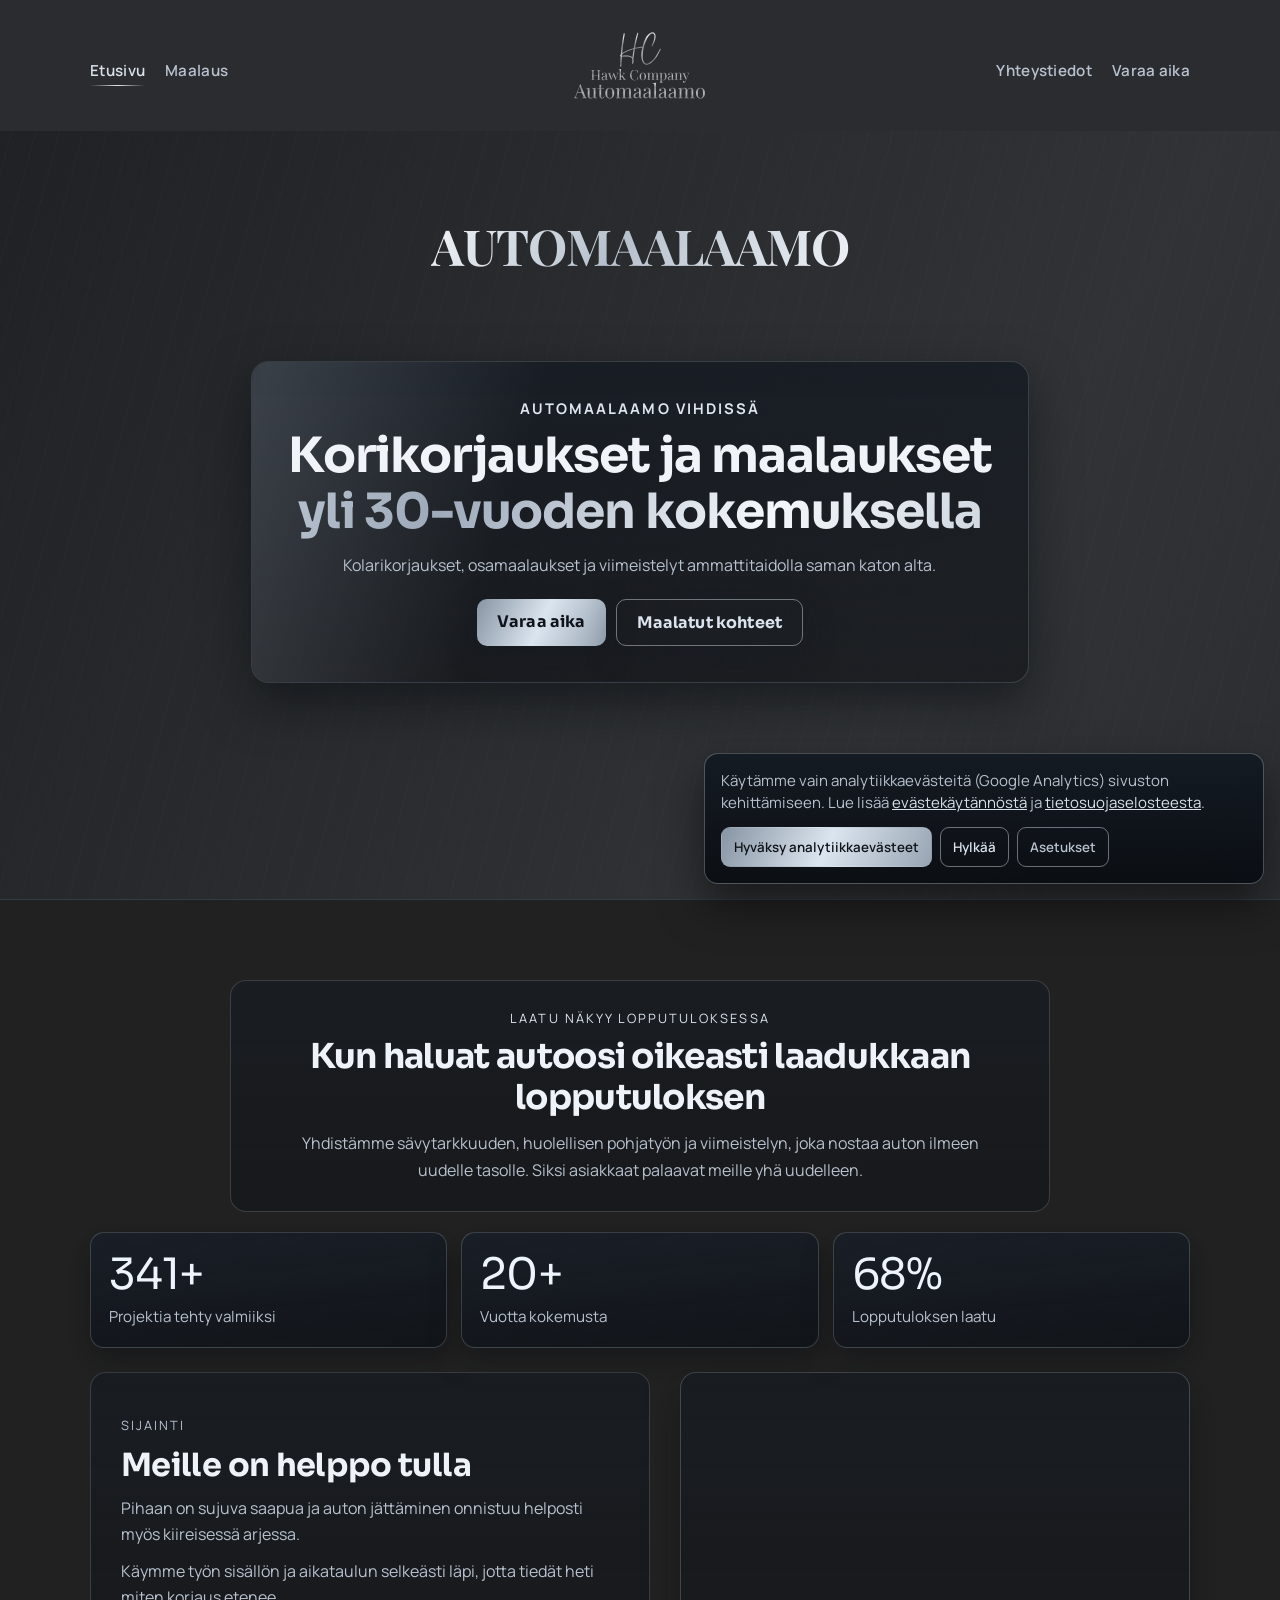
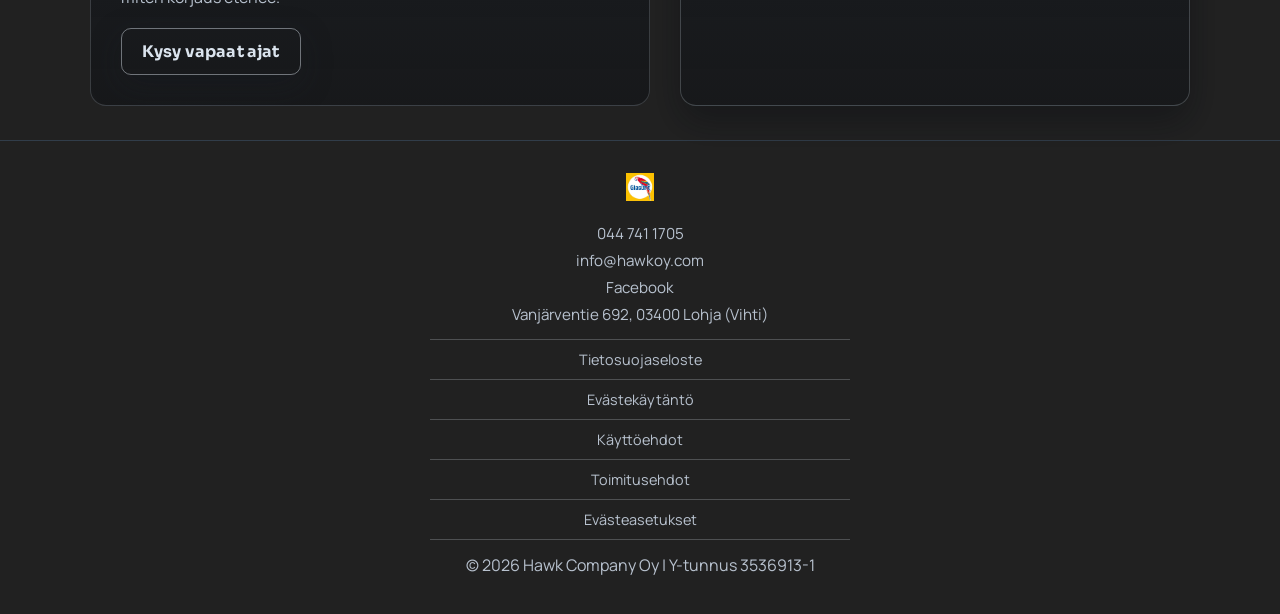
==== index.html @ b86563e8 "Add files via upload" ====
<!doctype html>
<html lang="fi">
<head>
  <meta charset="utf-8">
  <meta name="viewport" content="width=device-width, initial-scale=1">
  <title>Hawk Company Oy | Automaalaamo Vihti | Etusivu</title>
  <meta name="description" content="Automaalaamo Vihdissä. Korikorjaukset, automaalaukset ja viimeistely yli 30 vuoden kokemuksella.">
  <link rel="canonical" href="https://hawkoy.com/">
  <link rel="preconnect" href="https://fonts.googleapis.com">
  <link rel="preconnect" href="https://fonts.gstatic.com" crossorigin>
  <link href="https://fonts.googleapis.com/css2?family=Manrope:wght@400;500;600;700&family=Playfair+Display:wght@500;600;700&family=Sora:wght@500;600;700;800&display=swap" rel="stylesheet">
  <link rel="stylesheet" href="styles.css">
  <link rel="icon" href="favicon.ico" sizes="any">
  <link rel="icon" type="image/png" sizes="32x32" href="favicon-32x32.png">
  <link rel="icon" type="image/png" sizes="16x16" href="favicon-16x16.png">
  <link rel="apple-touch-icon" sizes="180x180" href="apple-touch-icon.png">
</head>
<body>
  <header class="masthead">
    <div class="container nav">
      <input class="nav-toggle-checkbox" type="checkbox" id="nav-toggle" aria-label="Avaa navigaatio">
      <label class="nav-toggle" for="nav-toggle" aria-hidden="true">
        <span></span>
      </label>

      <nav class="nav-side nav-left">
        <a class="active" href="index.html">Etusivu</a>
        <a href="maalaus.html">Maalaus</a>
      </nav>

      <a class="brand" href="index.html">
        <img src="assets/logo.svg" alt="Automaalaamo logo">
      </a>

      <nav class="nav-side nav-right">
        <a href="yhteys.html">Yhteystiedot</a>
        <a href="yhteys.html#yhteys">Varaa aika</a>
      </nav>

      <nav class="mobile-menu">
        <a class="active" href="index.html">Etusivu</a>
        <a href="maalaus.html">Maalaus</a>
        <a href="yhteys.html">Yhteystiedot</a>
        <a href="yhteys.html#yhteys">Varaa aika</a>
      </nav>
    </div>

    <div class="container hero-wordmark" aria-label="Automaalaamo">
      <p>AUTOMAALAAMO</p>
    </div>

    <div class="container hero">
      <div class="hero-content hero-panel">
        <p class="hero-location">Automaalaamo Vihdissä</p>
        <h1 class="hero-title">
          <span class="hero-line">Korikorjaukset ja maalaukset</span>
          <span class="hero-line hero-line-accent">yli 30-vuoden kokemuksella</span>
        </h1>
        <p class="hero-sub">Kolarikorjaukset, osamaalaukset ja viimeistelyt ammattitaidolla saman katon alta.</p>
        <div class="hero-actions">
          <a class="cta" href="yhteys.html#yhteys">Varaa aika</a>
          <a class="cta cta-secondary" href="maalaus.html">Maalatut kohteet</a>
        </div>
      </div>
    </div>
  </header>

  <main class="container">
    <section class="sales-intro" aria-label="Miksi valita meidät">
      <p class="sales-kicker">Laatu näkyy lopputuloksessa</p>
      <h2>Kun haluat autoosi oikeasti laadukkaan lopputuloksen</h2>
      <p class="sales-copy">Yhdistämme sävytarkkuuden, huolellisen pohjatyön ja viimeistelyn, joka nostaa auton ilmeen uudelle tasolle. Siksi asiakkaat palaavat meille yhä uudelleen.</p>
    </section>

    <section class="stats-band" aria-label="Tilastot">
      <article class="stat-card">
        <p class="stat-value"><span data-counter data-target="500" data-suffix="+">0</span></p>
        <p class="stat-label">Projektia tehty valmiiksi</p>
      </article>
      <article class="stat-card">
        <p class="stat-value"><span data-counter data-target="30" data-suffix="+">0</span></p>
        <p class="stat-label">Vuotta kokemusta</p>
      </article>
      <article class="stat-card">
        <p class="stat-value"><span data-counter data-target="100" data-suffix="%">0</span></p>
        <p class="stat-label">Lopputuloksen laatu</p>
      </article>
    </section>

    <section class="workshop-feature" aria-label="Ulkohallimme">
      <div class="workshop-content">
        <p class="workshop-kicker">Sijainti</p>
        <h2>Meille on helppo tulla</h2>
        <p>Pihaan on sujuva saapua ja auton jättäminen onnistuu helposti myös kiireisessä arjessa.</p>
        <p>Käymme työn sisällön ja aikataulun selkeästi läpi, jotta tiedät heti miten korjaus etenee.</p>
        <a class="cta cta-secondary" href="yhteys.html#yhteys">Kysy vapaat ajat</a>
      </div>

      <figure class="workshop-image-wrap workshop-map-wrap" aria-label="Sijainti kartalla">
        <iframe
          class="workshop-map"
          title="Automaalaamon sijainti kartalla"
          src="https://www.google.com/maps?q=Vanj%C3%A4rventie%20692%2C%2003400%20Lohja&output=embed"
          loading="lazy"
          referrerpolicy="no-referrer-when-downgrade"
          allowfullscreen>
        </iframe>
      </figure>
    </section>
  </main>

  <footer>
    <div class="container footer-content">
      <div class="partners">
        <div class="partner-logos">
          <img src="assets/stirwell.webp" alt="Stirwell logo" hidden>
          <img src="assets/glasurit.webp" alt="Glasurit logo">
        </div>
      </div>
      <div class="footer-contact" aria-label="Yhteystiedot">
        <a href="tel:+358401234567">044 741 1705</a>
        <a href="mailto:info@automaalaamo.fi">info@hawkoy.com</a>
        <a href="https://www.facebook.com/" target="_blank" rel="noopener noreferrer">Facebook</a>
        <p>Vanjärventie 692, 03400 Lohja (Vihti)</p>
      </div>
      <div class="footer-legal" aria-label="Lakisivut">
        <a href="tietosuoja.html">Tietosuojaseloste</a>
        <a href="evasteet.html">Evästekäytäntö</a>
        <a href="kayttoehdot.html">Käyttöehdot</a>
        <a href="toimitusehdot.html">Toimitusehdot</a>
        <button type="button" data-open-cookie-settings>Evästeasetukset</button>
      </div>
      <p class="footer-copy">© 2026 Hawk Company Oy | Y-tunnus 3536913-1</p>
    </div>
  </footer>

  <script src="script.js"></script>
</body>
</html>
---- styles.css ----
:root {
  --logo-bg: rgba(0, 0, 0, 0.87);
  --bg: #0a0c10;
  --surface: #131a22;
  --surface-2: #1b2430;
  --text: #edf2f8;
  --muted: #b8c2cf;
  --accent: #d9e1ea;
  --accent-2: #8e99a7;
  --line: #313d4a;
  --font-body: "Manrope", "Segoe UI", Tahoma, Geneva, Verdana, sans-serif;
  --font-display: "Sora", "Segoe UI", Tahoma, Geneva, Verdana, sans-serif;
}

* {
  box-sizing: border-box;
}

body {
  margin: 0;
  font-family: var(--font-body);
  color: var(--text);
  background: var(--logo-bg);
  min-height: 100vh;
  overflow-x: hidden;
  text-rendering: optimizeLegibility;
  -webkit-font-smoothing: antialiased;
  font-feature-settings: "kern", "liga", "ss01";
}

a {
  color: inherit;
  text-decoration: none;
}

.container {
  width: min(1100px, 92%);
  margin: 0 auto;
}

.masthead {
  position: relative;
  min-height: 100vh;
  display: flex;
  flex-direction: column;
  border-bottom: 1px solid var(--line);
  overflow: hidden;
  background: var(--logo-bg);
}

.masthead::before {
  content: "";
  position: absolute;
  inset: -20%;
  background: linear-gradient(120deg, #656f7c 0%, #cfd9e4 30%, #8f9caa 55%, #e6edf5 78%, #717c89 100%);
  background-size: 220% 220%;
  opacity: 0.22;
  animation: steelFlow 16s ease-in-out infinite alternate;
}

.masthead::after {
  content: "";
  position: absolute;
  inset: 0;
  background: repeating-linear-gradient(105deg, transparent 0 22px, rgba(235, 242, 250, 0.07) 22px 23px);
  opacity: 0.2;
  mix-blend-mode: screen;
  animation: scanMove 18s linear infinite;
}

.masthead > .container {
  position: relative;
  z-index: 1;
}

header + main.container {
  margin-top: 80px;
}

header:not(.masthead) {
  position: relative;
  border-bottom: 1px solid var(--line);
  background: var(--logo-bg);
  backdrop-filter: blur(8px);
}

.nav {
  position: relative;
  display: grid;
  grid-template-columns: 1fr auto 1fr;
  align-items: center;
  padding: 18px 0 8px;
  gap: 24px;
}

.nav::before {
  content: "";
  position: absolute;
  top: 0;
  bottom: 0;
  left: 50%;
  width: 100vw;
  transform: translateX(-50%);
  background: #2b2c2f;
  z-index: -1;
}

.nav-toggle-checkbox,
.nav-toggle,
.mobile-menu {
  display: none;
}

.nav-toggle-checkbox {
  position: absolute;
  opacity: 0;
  pointer-events: none;
}

.nav-toggle {
  width: 44px;
  height: 44px;
  align-items: center;
  justify-content: center;
  cursor: pointer;
}

.nav-toggle span,
.nav-toggle span::before,
.nav-toggle span::after {
  display: block;
  width: 22px;
  height: 2px;
  border-radius: 999px;
  background: var(--accent);
  transition: transform 220ms ease, opacity 220ms ease;
}

.nav-toggle span {
  position: relative;
}

.nav-toggle span::before,
.nav-toggle span::after {
  content: "";
  position: absolute;
  left: 0;
}

.nav-toggle span::before {
  top: -7px;
}

.nav-toggle span::after {
  top: 7px;
}

.nav-side {
  display: flex;
  align-items: center;
  gap: 20px;
  color: var(--muted);
}

.nav-left {
  justify-content: flex-start;
}

.nav-right {
  justify-content: flex-end;
}

.brand {
  display: flex;
  align-items: center;
  gap: 12px;
  font-weight: 700;
}

.brand img {
  height: 105px;
  width: auto;
  display: block;
}

.nav-links {
  display: flex;
  gap: 18px;
  color: var(--muted);
}

.nav-side a,
.nav-links a,
.mobile-menu a {
  position: relative;
  font-size: 0.95rem;
  letter-spacing: 0.02em;
  font-weight: 600;
}

.nav-side a::after,
.nav-links a::after,
.mobile-menu a::after {
  content: "";
  position: absolute;
  left: 0;
  bottom: -5px;
  width: 100%;
  height: 1px;
  background: linear-gradient(90deg, transparent, #dfe7f0, transparent);
  transform: scaleX(0);
  transition: transform 220ms ease;
}

.nav-side a:hover,
.nav-side a.active,
.nav-links a.active,
.nav-links a:hover,
.mobile-menu a:hover,
.mobile-menu a.active {
  color: var(--accent);
}

.nav-side a:hover::after,
.nav-side a.active::after,
.nav-links a:hover::after,
.nav-links a.active::after,
.mobile-menu a:hover::after,
.mobile-menu a.active::after {
  transform: scaleX(1);
}

.hero {
  flex: 0;
  display: grid;
  place-items: start center;
  padding: 0 0 64px;
}

.hero-wordmark {
  display: grid;
  place-items: center;
  margin: 90px auto;
  text-align: center;
}

.hero-wordmark p {
  margin: 0;
  font-family: "Playfair Display", var(--font-display);
  font-size: clamp(1.4rem, 4.8vw, 3.1rem);
  font-weight: 700;
  line-height: 1;
  letter-spacing: -0.02em;
  background: linear-gradient(120deg, #f1f4f8 0%, #b6c0cc 45%, #eef2f7 100%);
  -webkit-background-clip: text;
  background-clip: text;
  color: transparent;
}

.hero-content {
  text-align: center;
  max-width: 860px;
  animation: heroRise 850ms ease-out both;
}

.hero-panel {
  position: relative;
  overflow: hidden;
  background: linear-gradient(180deg, rgba(20, 26, 34, 0.78), rgba(10, 13, 18, 0.5));
  border: 1px solid rgba(206, 217, 230, 0.18);
  border-radius: 18px;
  padding: clamp(22px, 4vw, 36px);
  box-shadow: 0 20px 48px rgba(8, 12, 18, 0.55);
  animation: panelDrift 10s ease-in-out infinite;
}

.hero-panel::after {
  content: "";
  position: absolute;
  inset: -45% auto auto -40%;
  width: 70%;
  height: 210%;
  background: linear-gradient(90deg, transparent, rgba(214, 224, 236, 0.18), transparent);
  transform: rotate(16deg);
  animation: panelSheen 7.8s ease-in-out infinite;
  pointer-events: none;
}

.hero-location {
  margin: 0 0 10px;
  font-size: 0.92rem;
  letter-spacing: 0.14em;
  text-transform: uppercase;
  color: #dfe7f0;
  font-weight: 700;
  position: relative;
  z-index: 1;
  opacity: 0;
  transform: translateY(12px);
  animation: revealUp 650ms ease forwards;
  animation-delay: 140ms;
}

.hero-title {
  margin: 0;
  font-family: var(--font-display);
  font-size: clamp(1.8rem, 3.8vw, 3.05rem);
  font-weight: 700;
  letter-spacing: -0.02em;
  line-height: 1.15;
  position: relative;
  z-index: 1;
}

.hero-line {
  display: block;
  opacity: 0;
  transform: translateY(16px);
  animation: revealUp 750ms cubic-bezier(0.2, 0.65, 0.2, 1) forwards;
}

.hero-line:first-child {
  color: #f0f4f9;
  animation-delay: 260ms;
}

.hero-line-accent {
  background: linear-gradient(115deg, #f1f6fb 0%, #9eaaba 36%, #f4f8fc 58%, #8f9cab 100%);
  background-size: 210% 100%;
  -webkit-background-clip: text;
  background-clip: text;
  color: transparent;
  animation-name: revealUp, shimmerText;
  animation-duration: 820ms, 7s;
  animation-delay: 360ms, 1.2s;
  animation-timing-function: cubic-bezier(0.2, 0.65, 0.2, 1), linear;
  animation-fill-mode: forwards, both;
  animation-iteration-count: 1, infinite;
}

.hero-sub {
  color: var(--muted);
  max-width: 700px;
  line-height: 1.6;
  margin: 14px auto 0;
  position: relative;
  z-index: 1;
  opacity: 0;
  transform: translateY(16px);
  animation: revealUp 700ms ease forwards;
  animation-delay: 520ms;
}

.hero-kicker {
  margin: 0 0 10px;
  color: #dce5ee;
  font-size: 0.9rem;
  letter-spacing: 0.16em;
  text-transform: uppercase;
}

.pill {
  display: inline-block;
  border: 1px solid rgba(229, 237, 246, 0.5);
  color: #eaf0f7;
  background: rgba(77, 88, 101, 0.35);
  padding: 6px 12px;
  border-radius: 999px;
  font-size: 0.85rem;
  margin-bottom: 14px;
}

.masthead .pill {
  animation: pulsePill 2.6s ease-in-out infinite;
}

h1 {
  margin: 0;
  font-size: clamp(2rem, 4vw, 3.3rem);
  line-height: 1.15;
}

.headline-line {
  display: block;
}

.headline-line.accent {
  background: linear-gradient(120deg, #f2f7fb 0%, #9da8b6 28%, #f4f8fb 50%, #8e99a7 75%, #f2f7fb 100%);
  background-size: 240% 100%;
  -webkit-background-clip: text;
  background-clip: text;
  color: transparent;
  animation: shimmerText 6s linear infinite;
}

.lead {
  color: var(--muted);
  max-width: 760px;
  line-height: 1.6;
  margin: 16px auto 0;
}

.hero-metrics {
  margin-top: 18px;
  display: flex;
  flex-wrap: wrap;
  justify-content: center;
  gap: 10px;
}

.metric {
  border: 1px solid rgba(218, 227, 237, 0.22);
  background: rgba(34, 42, 52, 0.65);
  color: #d7e0ea;
  border-radius: 999px;
  padding: 8px 14px;
  font-size: 0.84rem;
  transform: translateY(10px);
  opacity: 0;
  animation: metricRise 650ms ease-out forwards;
}

.metric:nth-child(2) {
  animation-delay: 120ms;
}

.metric:nth-child(3) {
  animation-delay: 240ms;
}

.hero-actions {
  margin-top: 20px;
  display: flex;
  justify-content: center;
  gap: 10px;
  flex-wrap: wrap;
  position: relative;
  z-index: 1;
}

.cta {
  display: inline-block;
  padding: 12px 20px;
  border-radius: 10px;
  background: linear-gradient(115deg, #8794a3, #dbe5ef, #98a4b3);
  color: #0f1319;
  font-family: var(--font-display);
  letter-spacing: 0.01em;
  font-weight: 700;
  box-shadow: 0 10px 30px rgba(20, 27, 35, 0.38);
  opacity: 0;
  transform: translateY(12px);
  animation: revealUp 620ms ease forwards;
  animation-delay: 690ms;
}

.cta-secondary {
  background: transparent;
  color: #dbe4ee;
  border: 1px solid rgba(219, 228, 238, 0.45);
  animation-delay: 790ms;
}

.cta:hover {
  filter: brightness(1.05);
  transform: translateY(-2px);
}

.section {
  padding: 20px 0 56px;
}

.sales-intro {
  margin: 8px auto 20px;
  max-width: 820px;
  text-align: center;
  padding: clamp(18px, 3vw, 28px);
  border-radius: 16px;
  border: 1px solid rgba(214, 224, 235, 0.18);
  background: linear-gradient(180deg, rgba(20, 26, 34, 0.62), rgba(10, 13, 18, 0.42));
}

.sales-kicker {
  margin: 0;
  font-size: 0.8rem;
  letter-spacing: 0.16em;
  text-transform: uppercase;
  color: #dbe4ee;
}

.sales-intro h2 {
  margin: 10px 0 0;
  font-family: var(--font-display);
  font-size: clamp(1.45rem, 3.2vw, 2.15rem);
  line-height: 1.18;
  letter-spacing: -0.02em;
  color: #eef3f9;
}

.sales-copy {
  margin: 12px auto 0;
  max-width: 700px;
  color: var(--muted);
  line-height: 1.65;
}

.stats-band {
  margin-top: 8px;
  margin-bottom: 24px;
  display: grid;
  grid-template-columns: repeat(3, minmax(0, 1fr));
  gap: 14px;
}

.workshop-feature {
  margin: 4px 0 34px;
  display: grid;
  grid-template-columns: minmax(0, 1.1fr) minmax(0, 1fr);
  gap: clamp(16px, 2.8vw, 30px);
  align-items: stretch;
}

.workshop-image-wrap {
  order: 2;
  margin: 0;
  border-radius: 16px;
  overflow: hidden;
  border: 1px solid rgba(214, 225, 236, 0.22);
  box-shadow: 0 16px 36px rgba(7, 10, 14, 0.4);
  min-height: 100%;
}

.workshop-image {
  display: block;
  width: 100%;
  height: 100%;
  object-fit: cover;
}

.workshop-map-wrap {
  display: grid;
  grid-template-rows: 1fr auto;
  background: linear-gradient(180deg, rgba(20, 26, 34, 0.62), rgba(10, 13, 18, 0.42));
}

.workshop-map {
  width: 100%;
  height: 100%;
  min-height: 320px;
  border: 0;
}

.workshop-map-caption {
  margin: 0;
  padding: 12px 14px;
  border-top: 1px solid rgba(214, 224, 235, 0.2);
  color: var(--muted);
  font-size: 0.92rem;
}

.workshop-content {
  order: 1;
  border-radius: 16px;
  border: 1px solid rgba(214, 224, 235, 0.18);
  background: linear-gradient(180deg, rgba(20, 26, 34, 0.62), rgba(10, 13, 18, 0.42));
  padding: clamp(20px, 3vw, 30px);
}

.workshop-kicker {
  margin: 0;
  font-size: 0.8rem;
  letter-spacing: 0.16em;
  text-transform: uppercase;
  color: #dbe4ee;
}

.workshop-content h2 {
  margin: 10px 0 0;
  font-family: var(--font-display);
  font-size: clamp(1.45rem, 3vw, 2rem);
  line-height: 1.2;
  letter-spacing: -0.02em;
  color: #eef3f9;
}

.workshop-content p {
  margin: 12px 0 0;
  color: var(--muted);
  line-height: 1.6;
}

.workshop-content .cta {
  margin-top: 18px;
  opacity: 1;
  transform: none;
  animation: none;
}

.booking-layout {
  display: grid;
  grid-template-columns: minmax(0, 0.9fr) minmax(0, 1.1fr);
  gap: 16px;
  align-items: stretch;
}

.booking-card {
  border-radius: 16px;
  border: 1px solid rgba(214, 224, 235, 0.18);
  background: linear-gradient(180deg, rgba(20, 26, 34, 0.62), rgba(10, 13, 18, 0.42));
  padding: clamp(20px, 3vw, 30px);
}

.booking-contact-card {
  display: flex;
  flex-direction: column;
}

.booking-card h2 {
  margin: 10px 0 0;
  font-family: var(--font-display);
  font-size: clamp(1.35rem, 3vw, 2rem);
  line-height: 1.2;
  letter-spacing: -0.02em;
  color: #eef3f9;
}

.booking-card p {
  margin: 12px 0 0;
  color: var(--muted);
  line-height: 1.6;
}

.booking-contact-list {
  margin-top: 14px;
  display: grid;
  gap: 8px;
}

.booking-contact-list a,
.booking-contact-list p {
  margin: 0;
  color: var(--muted);
}

.booking-contact-list a:hover {
  color: var(--accent);
}

.booking-map-wrap {
  margin-top: 16px;
  width: 100%;
  border-radius: 12px;
  overflow: hidden;
  border: 1px solid rgba(214, 224, 235, 0.18);
  background: rgba(12, 16, 22, 0.72);
  aspect-ratio: 4 / 3;
  max-height: 320px;
}

.booking-map {
  display: block;
  width: 100%;
  height: 100%;
  border: 0;
}

.booking-form {
  display: grid;
  gap: 10px;
}

.booking-form label {
  color: #dfe7f0;
  font-weight: 600;
  font-size: 0.92rem;
}

.booking-form input,
.booking-form select,
.booking-form textarea {
  width: 100%;
  border: 1px solid rgba(214, 224, 235, 0.3);
  border-radius: 10px;
  background: rgba(12, 16, 22, 0.72);
  color: var(--text);
  padding: 11px 12px;
  font-family: var(--font-body);
}

.booking-form input:focus,
.booking-form select:focus,
.booking-form textarea:focus {
  outline: none;
  border-color: rgba(228, 237, 247, 0.56);
  box-shadow: 0 0 0 3px rgba(185, 198, 212, 0.18);
}

.booking-form textarea {
  resize: vertical;
  min-height: 120px;
}

.booking-submit {
  margin-top: 6px;
  border: 1px solid rgba(219, 228, 238, 0.45);
  border-radius: 10px;
  padding: 12px 16px;
  background: linear-gradient(115deg, #8794a3, #dbe5ef, #98a4b3);
  color: #0f1319;
  font-family: var(--font-display);
  font-weight: 700;
  cursor: pointer;
}

.booking-submit:hover {
  filter: brightness(1.05);
}

.stat-card {
  position: relative;
  overflow: hidden;
  padding: 20px 18px;
  border-radius: 14px;
  border: 1px solid rgba(214, 225, 236, 0.2);
  background: linear-gradient(175deg, rgba(25, 31, 40, 0.9), rgba(13, 17, 23, 0.78));
  box-shadow: 0 12px 30px rgba(7, 10, 14, 0.4);
}

.stat-card::after {
  content: "";
  position: absolute;
  inset: 0;
  background: linear-gradient(120deg, transparent 0%, rgba(226, 236, 246, 0.15) 40%, transparent 80%);
  transform: translateX(-120%);
  animation: statShine 7s ease-in-out infinite;
  pointer-events: none;
}

.stat-value {
  margin: 0;
  font-family: var(--font-display);
  font-size: clamp(1.9rem, 4vw, 2.7rem);
  line-height: 1;
  letter-spacing: -0.02em;
  color: #eef4fb;
}

.stat-label {
  margin: 10px 0 0;
  color: var(--muted);
  font-size: 0.95rem;
}

.testimonial {
  margin: 0 auto 26px;
  max-width: 860px;
  text-align: center;
  padding: clamp(18px, 3vw, 28px);
  border-radius: 16px;
  border: 1px solid rgba(214, 224, 235, 0.18);
  background: linear-gradient(180deg, rgba(20, 26, 34, 0.62), rgba(10, 13, 18, 0.42));
}

.testimonial-kicker {
  margin: 0;
  font-size: 0.8rem;
  letter-spacing: 0.16em;
  text-transform: uppercase;
  color: #dbe4ee;
}

.testimonial blockquote {
  margin: 12px 0 0;
  font-family: var(--font-display);
  font-size: clamp(1.05rem, 2.3vw, 1.35rem);
  line-height: 1.45;
  color: #eef3f9;
}

.testimonial-author {
  margin: 12px 0 0;
  color: var(--muted);
  font-weight: 600;
}

.grid {
  display: grid;
  grid-template-columns: repeat(3, minmax(0, 1fr));
  gap: 16px;
}

.card {
  background: linear-gradient(180deg, rgba(222, 233, 244, 0.07), rgba(255, 255, 255, 0.01));
  border: 1px solid var(--line);
  border-radius: 14px;
  padding: 18px;
}

.card h3 {
  margin: 0 0 8px;
  color: #f2f5f9;
  font-family: var(--font-display);
  letter-spacing: -0.01em;
}

.card p {
  margin: 0;
  color: var(--muted);
  line-height: 1.55;
}

.services-intro {
  margin-top: 0;
  margin-bottom: 14px;
}

.process-grid {
  margin: 0 0 24px;
  display: grid;
  grid-template-columns: repeat(3, minmax(0, 1fr));
  gap: 16px;
}

.portfolio {
  padding-top: 0;
}

.portfolio-intro {
  margin-bottom: 16px;
}

.portfolio-grid {
  display: grid;
  grid-template-columns: repeat(3, minmax(0, 1fr));
  gap: 14px;
}

.portfolio-item {
  margin: 0;
  padding: 0;
  border: 1px solid rgba(214, 225, 236, 0.22);
  border-radius: 14px;
  overflow: hidden;
  cursor: pointer;
  background: linear-gradient(175deg, rgba(25, 31, 40, 0.9), rgba(13, 17, 23, 0.78));
  box-shadow: 0 12px 30px rgba(7, 10, 14, 0.38);
}

.portfolio-item img {
  display: block;
  width: 100%;
  height: clamp(190px, 22vw, 260px);
  object-fit: cover;
  transition: transform 260ms ease, filter 260ms ease;
}

.portfolio-item:hover img {
  transform: scale(1.03);
  filter: brightness(1.05);
}

.portfolio-modal {
  border: 1px solid rgba(216, 226, 237, 0.24);
  border-radius: 14px;
  background: linear-gradient(180deg, rgba(22, 29, 38, 0.96), rgba(12, 16, 22, 0.96));
  color: var(--text);
  width: min(900px, 92vw);
  padding: 14px;
  box-shadow: 0 28px 60px rgba(0, 0, 0, 0.6);
}

.portfolio-modal::backdrop {
  background: rgba(4, 6, 9, 0.72);
  backdrop-filter: blur(4px);
}

.portfolio-modal-close-wrap {
  margin: 0 0 10px;
  display: flex;
  justify-content: flex-end;
}

.portfolio-modal-close {
  border: 1px solid rgba(219, 228, 238, 0.45);
  background: transparent;
  color: #dbe4ee;
  border-radius: 8px;
  padding: 7px 12px;
  font-family: var(--font-body);
  font-weight: 600;
  cursor: pointer;
}

.portfolio-modal-image {
  display: block;
  width: 100%;
  max-height: 72vh;
  object-fit: contain;
  border-radius: 10px;
}

.portfolio-modal-media {
  position: relative;
}

.portfolio-modal-title {
  position: static;
  margin: 10px auto 0;
  width: min(92%, 740px);
  padding: 0;
  border-radius: 0;
  background: transparent;
  color: var(--muted);
  text-align: center;
  line-height: 1.45;
  font-size: 0.95rem;
  text-shadow: none;
}

footer {
  border-top: 1px solid var(--line);
  color: var(--muted);
  padding: 24px 0 38px;
  margin-top: 24px;
}

.footer-content {
  display: grid;
  justify-items: center;
  gap: 14px;
}

.partners {
  display: grid;
  justify-items: center;
  gap: 10px;
}

.partners-title {
  margin: 0;
  font-size: 0.78rem;
  letter-spacing: 0.16em;
  text-transform: uppercase;
  color: #dbe4ee;
}

.partner-logos {
  display: flex;
  align-items: center;
  justify-content: center;
  gap: 14px;
}

.partner-logos img {
  height: 44px;
  width: auto;
  object-fit: contain;
  border-radius: 10px;
  padding: 8px 12px;
}

.footer-contact {
  display: grid;
  justify-items: center;
  gap: 6px;
}

.footer-contact a,
.footer-contact p {
  margin: 0;
  color: var(--muted);
  font-size: 0.95rem;
}

.footer-contact a:hover {
  color: var(--accent);
}

.footer-copy {
  margin: 0;
}

.footer-legal {
  display: grid;
  width: min(420px, 100%);
  font-size: 0.9rem;
  border-top: 1px solid rgba(219, 228, 238, 0.24);
}

.footer-legal a,
.footer-legal button {
  display: block;
  width: 100%;
  text-align: center;
  color: var(--muted);
  background: transparent;
  border: 0;
  border-bottom: 1px solid rgba(219, 228, 238, 0.24);
  padding: 10px 8px;
  margin: 0;
  font: inherit;
  cursor: pointer;
}

.footer-legal a:hover,
.footer-legal button:hover {
  color: var(--accent);
}

.legal-page main.container {
  margin-top: 34px;
}

.legal-layout {
  margin: 0 auto 20px;
  max-width: 980px;
  border-radius: 16px;
  border: 1px solid rgba(214, 224, 235, 0.18);
  background: linear-gradient(180deg, rgba(20, 26, 34, 0.62), rgba(10, 13, 18, 0.42));
  padding: clamp(22px, 3vw, 34px);
}

.legal-layout h1,
.legal-layout h2 {
  font-family: var(--font-display);
  letter-spacing: -0.02em;
  color: #eef3f9;
}

.legal-layout h1 {
  font-size: clamp(1.6rem, 3.3vw, 2.4rem);
}

.legal-layout h2 {
  margin-top: 26px;
  font-size: clamp(1.2rem, 2.4vw, 1.7rem);
}

.legal-layout p,
.legal-layout li {
  color: var(--muted);
  line-height: 1.65;
}

.legal-layout ul {
  padding-left: 20px;
}

.legal-layout strong {
  color: #edf2f8;
}

.cookie-consent {
  position: fixed;
  right: 16px;
  bottom: 16px;
  z-index: 50;
  width: min(560px, calc(100% - 32px));
  border: 1px solid rgba(214, 224, 235, 0.3);
  border-radius: 14px;
  background: linear-gradient(180deg, rgba(20, 26, 34, 0.96), rgba(10, 13, 18, 0.96));
  box-shadow: 0 20px 44px rgba(0, 0, 0, 0.5);
  padding: 16px;
}

.cookie-consent p {
  margin: 0;
  color: var(--muted);
  line-height: 1.5;
  font-size: 0.94rem;
}

.cookie-consent p a {
  color: var(--accent);
  text-decoration: underline;
}

.cookie-consent-actions {
  margin-top: 12px;
  display: flex;
  flex-wrap: wrap;
  gap: 8px;
}

.cookie-btn {
  border: 1px solid rgba(219, 228, 238, 0.45);
  border-radius: 9px;
  padding: 10px 12px;
  background: transparent;
  color: #dbe4ee;
  font-family: var(--font-body);
  font-weight: 600;
  cursor: pointer;
}

.cookie-btn-accept {
  background: linear-gradient(115deg, #8794a3, #dbe5ef, #98a4b3);
  color: #0f1319;
  border-color: transparent;
}

.cookie-btn-ghost {
  color: var(--muted);
}

.cookie-settings {
  border: 1px solid rgba(216, 226, 237, 0.24);
  border-radius: 14px;
  background: linear-gradient(180deg, rgba(22, 29, 38, 0.96), rgba(12, 16, 22, 0.96));
  color: var(--text);
  width: min(560px, 92vw);
  padding: 14px;
  box-shadow: 0 28px 60px rgba(0, 0, 0, 0.6);
}

.cookie-settings::backdrop {
  background: rgba(4, 6, 9, 0.72);
  backdrop-filter: blur(4px);
}

.cookie-settings h2 {
  margin: 0;
  font-family: var(--font-display);
  font-size: clamp(1.25rem, 2.5vw, 1.55rem);
}

.cookie-settings p {
  margin: 10px 0 0;
  color: var(--muted);
  line-height: 1.6;
}

.cookie-settings-close-wrap {
  margin: 0 0 8px;
  display: flex;
  justify-content: flex-end;
}

.cookie-settings-close {
  border: 1px solid rgba(219, 228, 238, 0.45);
  background: transparent;
  color: #dbe4ee;
  border-radius: 8px;
  padding: 7px 12px;
  font-family: var(--font-body);
  font-weight: 600;
  cursor: pointer;
}

@media (max-width: 860px) {
  .grid {
    grid-template-columns: 1fr;
  }

  .process-grid {
    grid-template-columns: 1fr;
    gap: 12px;
  }

  .stats-band {
    grid-template-columns: 1fr;
    gap: 10px;
  }

  .portfolio-grid {
    grid-template-columns: 1fr;
    gap: 12px;
  }

  .portfolio-item img {
    height: auto;
    aspect-ratio: 4 / 3;
  }

  .partner-logos {
    flex-wrap: wrap;
    gap: 10px;
  }

  .partner-logos img {
    height: 40px;
  }

  .workshop-feature {
    grid-template-columns: 1fr;
    margin-bottom: 24px;
  }

  .booking-layout {
    grid-template-columns: 1fr;
  }

  .booking-map-wrap {
    max-height: none;
    aspect-ratio: 4 / 3;
  }

  .workshop-image-wrap {
    min-height: auto;
  }

  .workshop-image {
    aspect-ratio: 4 / 3;
  }

  .workshop-map {
    min-height: 260px;
  }

  .nav {
    grid-template-columns: 1fr auto 1fr;
    grid-template-rows: auto auto;
    gap: 10px 12px;
    padding: 14px 0 8px;
  }

  .brand {
    grid-column: 2;
    grid-row: 1;
    justify-content: center;
  }

  .nav-side {
    display: none;
  }

  .nav-toggle {
    display: flex;
    grid-column: 3;
    grid-row: 1;
    justify-self: end;
  }

  .mobile-menu {
    display: grid;
    grid-column: 1 / -1;
    grid-row: 2;
    justify-items: center;
    gap: 10px;
    max-height: 0;
    opacity: 0;
    overflow: hidden;
    padding-top: 0;
    padding-bottom: 0;
    transition: max-height 260ms ease, opacity 220ms ease, padding-top 220ms ease, padding-bottom 220ms ease;
    border-top: 1px solid rgba(223, 231, 240, 0.2);
  }

  .mobile-menu a {
    color: var(--muted);
  }

  .nav-toggle-checkbox:checked + .nav-toggle span {
    background: transparent;
  }

  .nav-toggle-checkbox:checked + .nav-toggle span::before {
    transform: translateY(7px) rotate(45deg);
  }

  .nav-toggle-checkbox:checked + .nav-toggle span::after {
    transform: translateY(-7px) rotate(-45deg);
  }

  .nav-toggle-checkbox:checked ~ .mobile-menu {
    max-height: 240px;
    opacity: 1;
    padding-top: 12px;
    padding-bottom: 12px;
  }

  .hero {
    padding-top: 0;
  }

  .hero-wordmark {
    margin: 64px auto;
  }

  .hero-wordmark p {
    font-size: clamp(1.1rem, 7vw, 2rem);
    letter-spacing: -0.02em;
  }

  header + main.container {
    margin-top: 58px;
  }

  .hero-kicker {
    letter-spacing: 0.1em;
    font-size: 0.82rem;
  }

  .hero-actions {
    gap: 8px;
  }

  .hero-panel {
    padding: 20px 16px 24px;
  }

  .hero-location {
    font-size: 0.8rem;
    letter-spacing: 0.1em;
  }

  .cookie-consent {
    right: 10px;
    bottom: 10px;
    width: calc(100% - 20px);
    padding: 14px;
  }

  .footer-legal a,
  .footer-legal button {
    padding: 10px 8px;
  }
}

@media (min-width: 1400px) and (min-height: 1200px) {
  .masthead {
    min-height: 980px;
  }
}

@keyframes steelFlow {
  0% {
    transform: translate3d(-4%, 0, 0) scale(1.06);
    filter: saturate(95%);
  }
  50% {
    transform: translate3d(2%, -2%, 0) scale(1.08);
    filter: saturate(108%);
  }
  100% {
    transform: translate3d(4%, 1%, 0) scale(1.06);
    filter: saturate(96%);
  }
}

@keyframes scanMove {
  0% {
    transform: translateX(-3%);
  }
  100% {
    transform: translateX(3%);
  }
}

@keyframes heroRise {
  from {
    opacity: 0;
    transform: translateY(16px);
  }
  to {
    opacity: 1;
    transform: translateY(0);
  }
}

@keyframes shimmerText {
  0% {
    background-position: 0% 50%;
  }
  100% {
    background-position: 240% 50%;
  }
}

@keyframes revealUp {
  from {
    opacity: 0;
    transform: translateY(14px);
  }
  to {
    opacity: 1;
    transform: translateY(0);
  }
}

@keyframes panelDrift {
  0%,
  100% {
    transform: translateY(0);
  }
  50% {
    transform: translateY(-4px);
  }
}

@keyframes panelSheen {
  0% {
    transform: translateX(-35%) rotate(16deg);
    opacity: 0;
  }
  25% {
    opacity: 0.4;
  }
  50% {
    transform: translateX(130%) rotate(16deg);
    opacity: 0;
  }
  100% {
    transform: translateX(130%) rotate(16deg);
    opacity: 0;
  }
}

@keyframes metricRise {
  from {
    opacity: 0;
    transform: translateY(10px);
  }
  to {
    opacity: 1;
    transform: translateY(0);
  }
}

@keyframes pulsePill {
  0%,
  100% {
    box-shadow: 0 0 0 0 rgba(216, 225, 234, 0.2);
  }
  50% {
    box-shadow: 0 0 0 10px rgba(216, 225, 234, 0);
  }
}

@keyframes statShine {
  0% {
    transform: translateX(-120%);
    opacity: 0;
  }
  20% {
    opacity: 0.5;
  }
  45%,
  100% {
    transform: translateX(120%);
    opacity: 0;
  }
}

@media (prefers-reduced-motion: reduce) {
  *,
  *::before,
  *::after {
    animation: none !important;
    transition: none !important;
  }
}
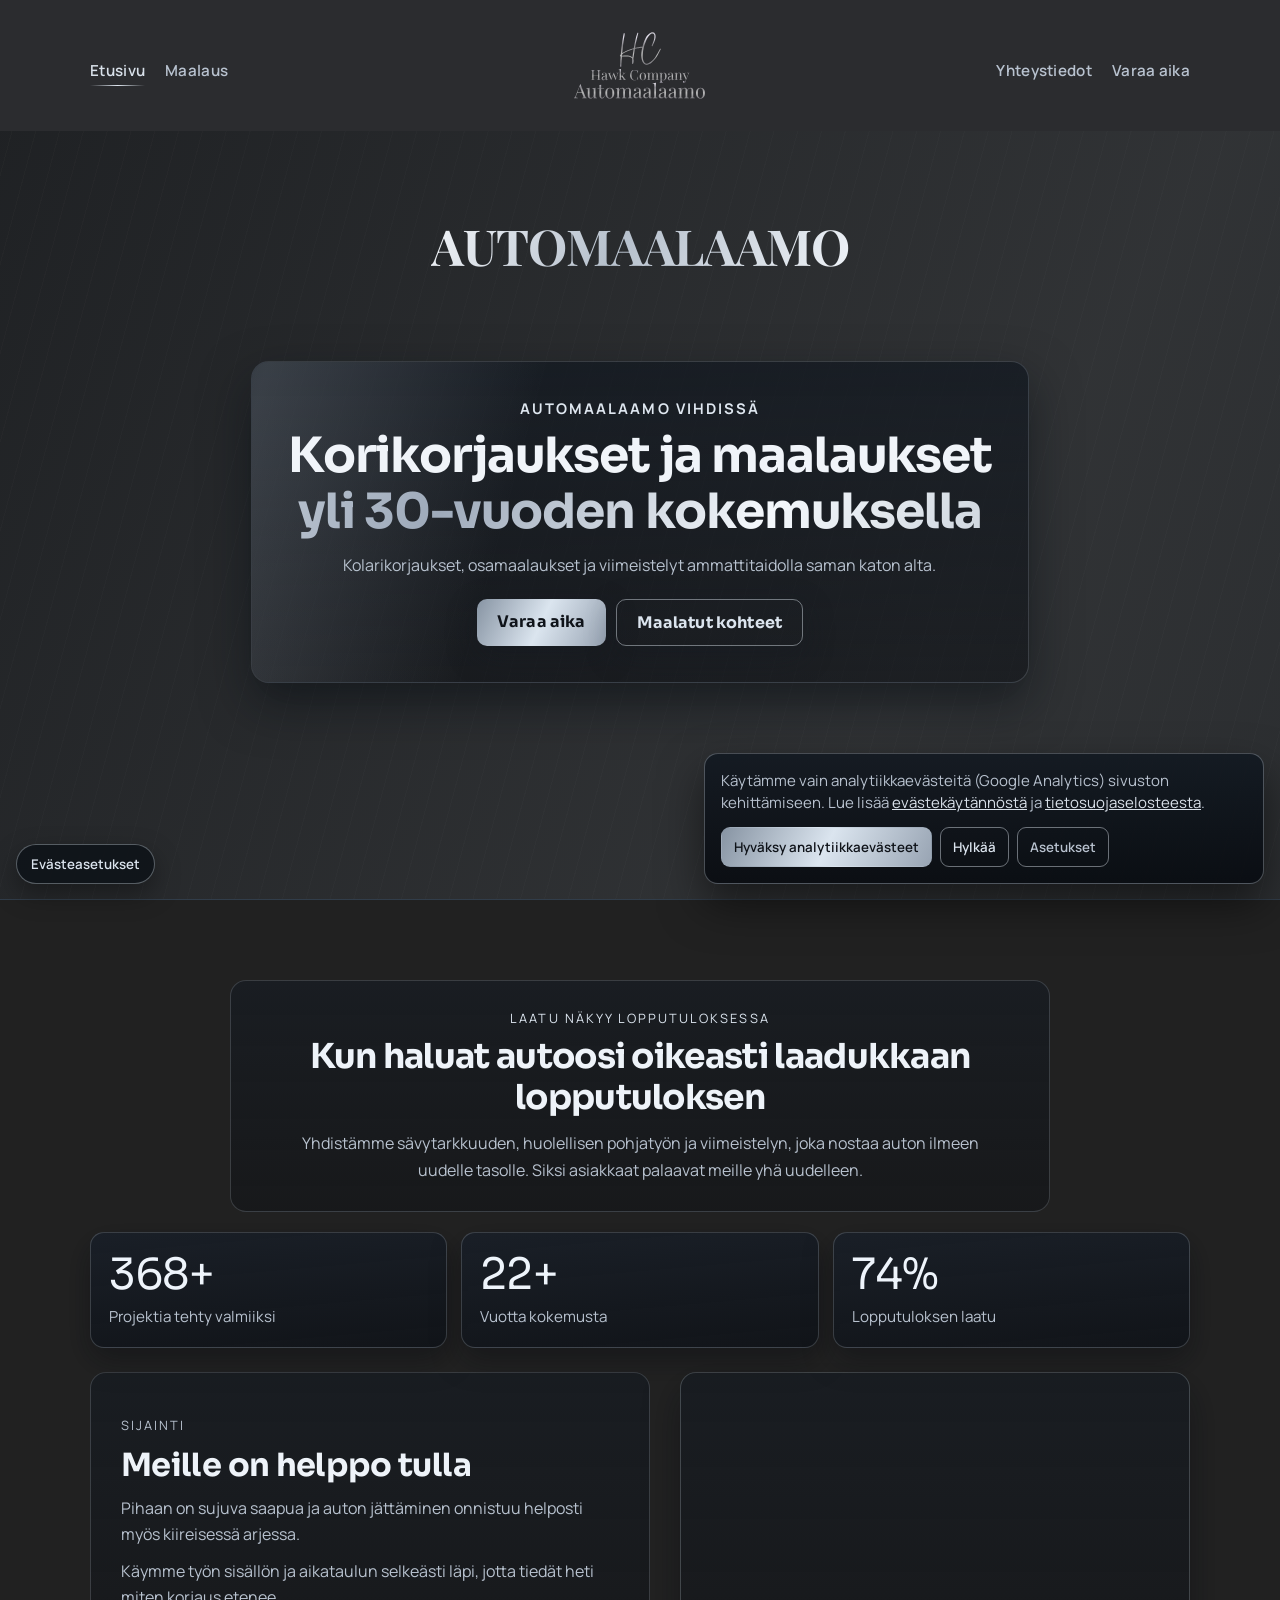
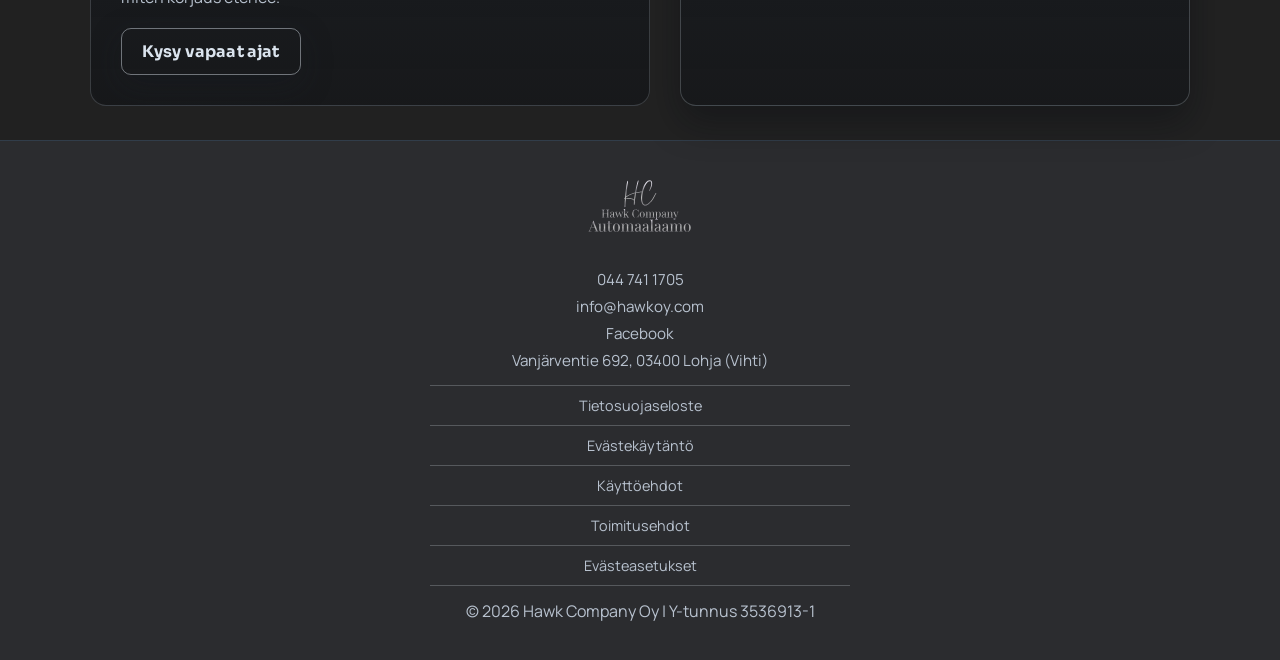
==== commit f280bd78: "Add files via upload" ====
--- a/index.html
+++ b/index.html
@@ -114,7 +114,9 @@
       <div class="partners">
         <div class="partner-logos">
           <img src="assets/stirwell.webp" alt="Stirwell logo" hidden>
-          <img src="assets/glasurit.webp" alt="Glasurit logo">
+          <a class="footer-brand-link" href="index.html" aria-label="Siirry etusivulle">
+            <img src="assets/logo.svg" alt="Hawk Company logo">
+          </a>
         </div>
       </div>
       <div class="footer-contact" aria-label="Yhteystiedot">
@@ -137,3 +139,5 @@
   <script src="script.js"></script>
 </body>
 </html>
+
+
--- a/styles.css
+++ b/styles.css
@@ -918,6 +918,7 @@
 }
 
 footer {
+  background: #2b2c2f;
   border-top: 1px solid var(--line);
   color: var(--muted);
   padding: 24px 0 38px;
@@ -946,17 +947,38 @@
 
 .partner-logos {
   display: flex;
+  flex-direction: column;
   align-items: center;
   justify-content: center;
-  gap: 14px;
-}
-
-.partner-logos img {
+  gap: 8px;
+}
+
+.partner-logos > img {
   height: 44px;
   width: auto;
   object-fit: contain;
   border-radius: 10px;
   padding: 8px 12px;
+}
+
+.footer-brand-link {
+  display: inline-flex;
+  align-items: center;
+  justify-content: center;
+  padding: 4px 8px;
+  border-radius: 12px;
+  transition: transform 0.2s ease, opacity 0.2s ease;
+}
+
+.footer-brand-link img {
+  height: 82px;
+  width: auto;
+  display: block;
+}
+
+.footer-brand-link:hover {
+  transform: translateY(-1px);
+  opacity: 0.9;
 }
 
 .footer-contact {
@@ -1063,6 +1085,27 @@
   padding: 16px;
 }
 
+.cookie-settings-launcher {
+  position: fixed;
+  left: 16px;
+  bottom: 16px;
+  z-index: 45;
+  border: 1px solid rgba(219, 228, 238, 0.35);
+  border-radius: 999px;
+  padding: 10px 14px;
+  background: rgba(15, 19, 25, 0.9);
+  color: #dbe4ee;
+  font-family: var(--font-body);
+  font-weight: 600;
+  cursor: pointer;
+  box-shadow: 0 10px 26px rgba(0, 0, 0, 0.35);
+}
+
+.cookie-settings-launcher:hover {
+  color: var(--accent);
+  border-color: rgba(219, 228, 238, 0.55);
+}
+
 .cookie-consent p {
   margin: 0;
   color: var(--muted);
@@ -1173,12 +1216,16 @@
   }
 
   .partner-logos {
-    flex-wrap: wrap;
+    flex-wrap: nowrap;
     gap: 10px;
   }
 
-  .partner-logos img {
+  .partner-logos > img {
     height: 40px;
+  }
+
+  .footer-brand-link img {
+    height: 68px;
   }
 
   .workshop-feature {
@@ -1311,6 +1358,13 @@
     padding: 14px;
   }
 
+  .cookie-settings-launcher {
+    left: 10px;
+    bottom: 10px;
+    padding: 9px 12px;
+    font-size: 0.9rem;
+  }
+
   .footer-legal a,
   .footer-legal button {
     padding: 10px 8px;
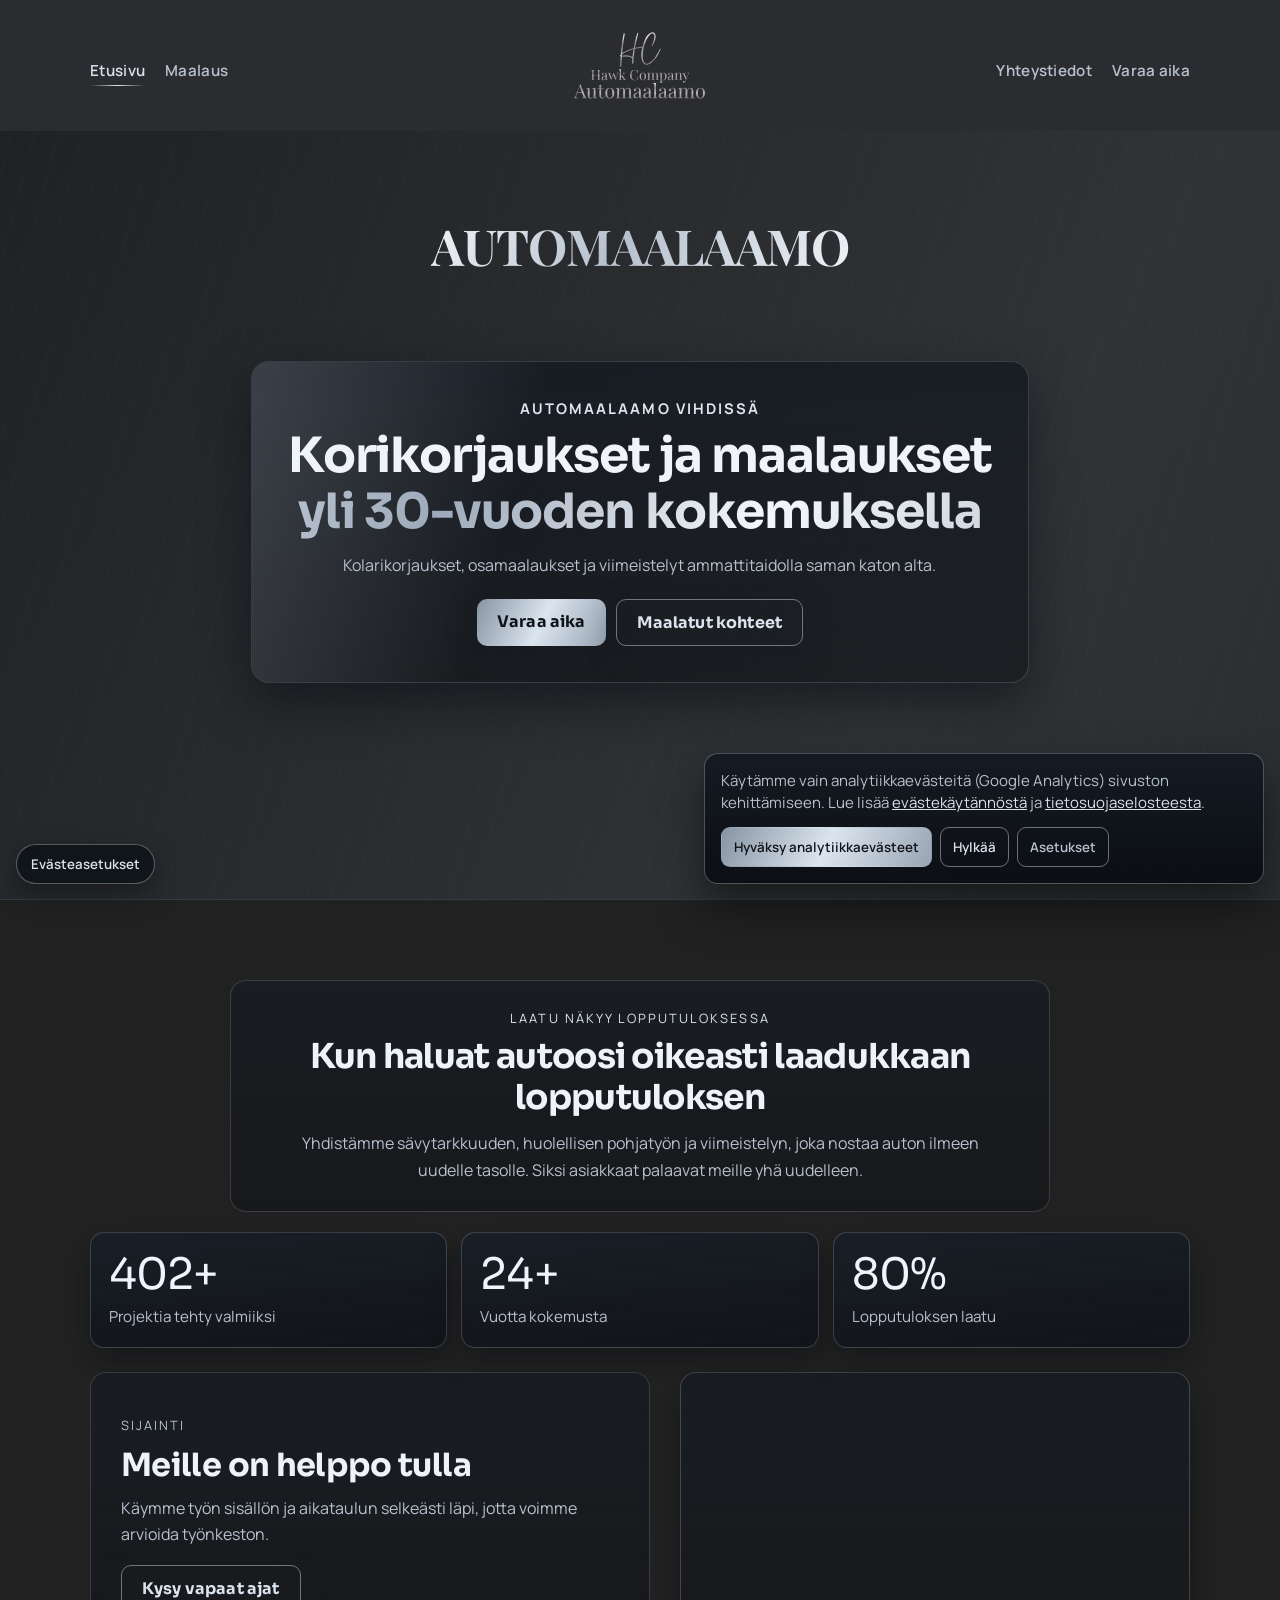
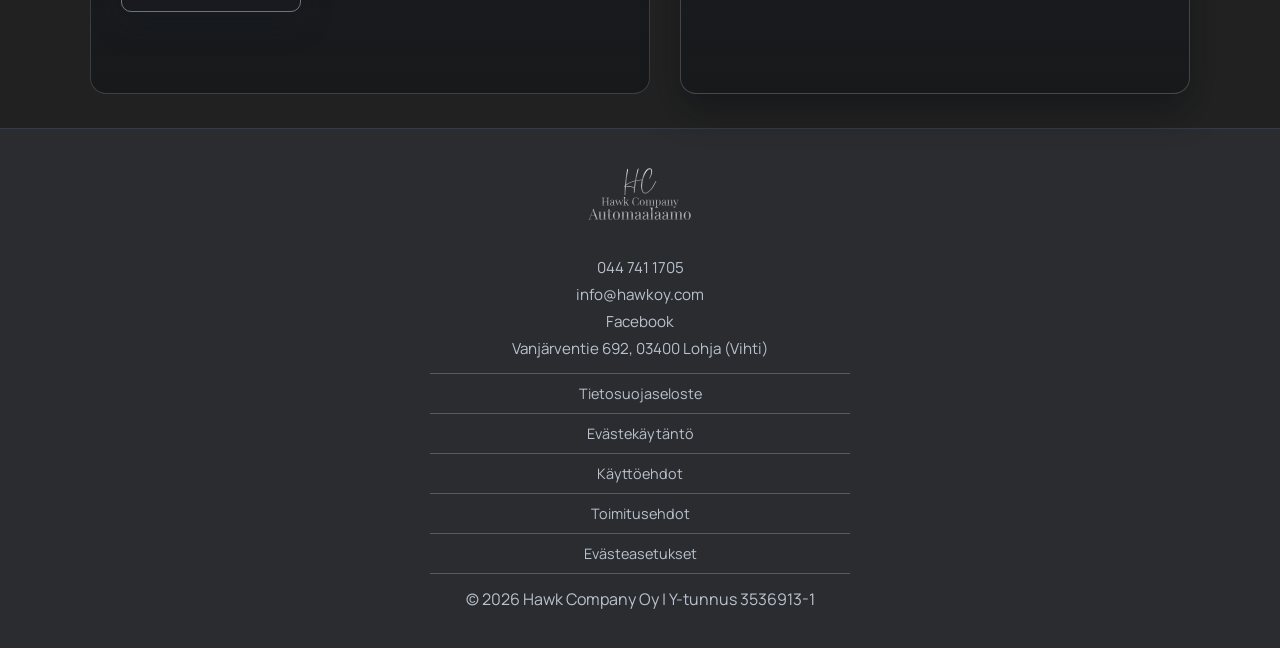
==== commit 5fa317f0: "Add files via upload" ====
--- a/index.html
+++ b/index.html
@@ -91,8 +91,7 @@
       <div class="workshop-content">
         <p class="workshop-kicker">Sijainti</p>
         <h2>Meille on helppo tulla</h2>
-        <p>Pihaan on sujuva saapua ja auton jättäminen onnistuu helposti myös kiireisessä arjessa.</p>
-        <p>Käymme työn sisällön ja aikataulun selkeästi läpi, jotta tiedät heti miten korjaus etenee.</p>
+        <p>Käymme työn sisällön ja aikataulun selkeästi läpi, jotta voimme arvioida työnkeston.</p>
         <a class="cta cta-secondary" href="yhteys.html#yhteys">Kysy vapaat ajat</a>
       </div>
 
@@ -139,5 +138,5 @@
   <script src="script.js"></script>
 </body>
 </html>
-
-
+
+
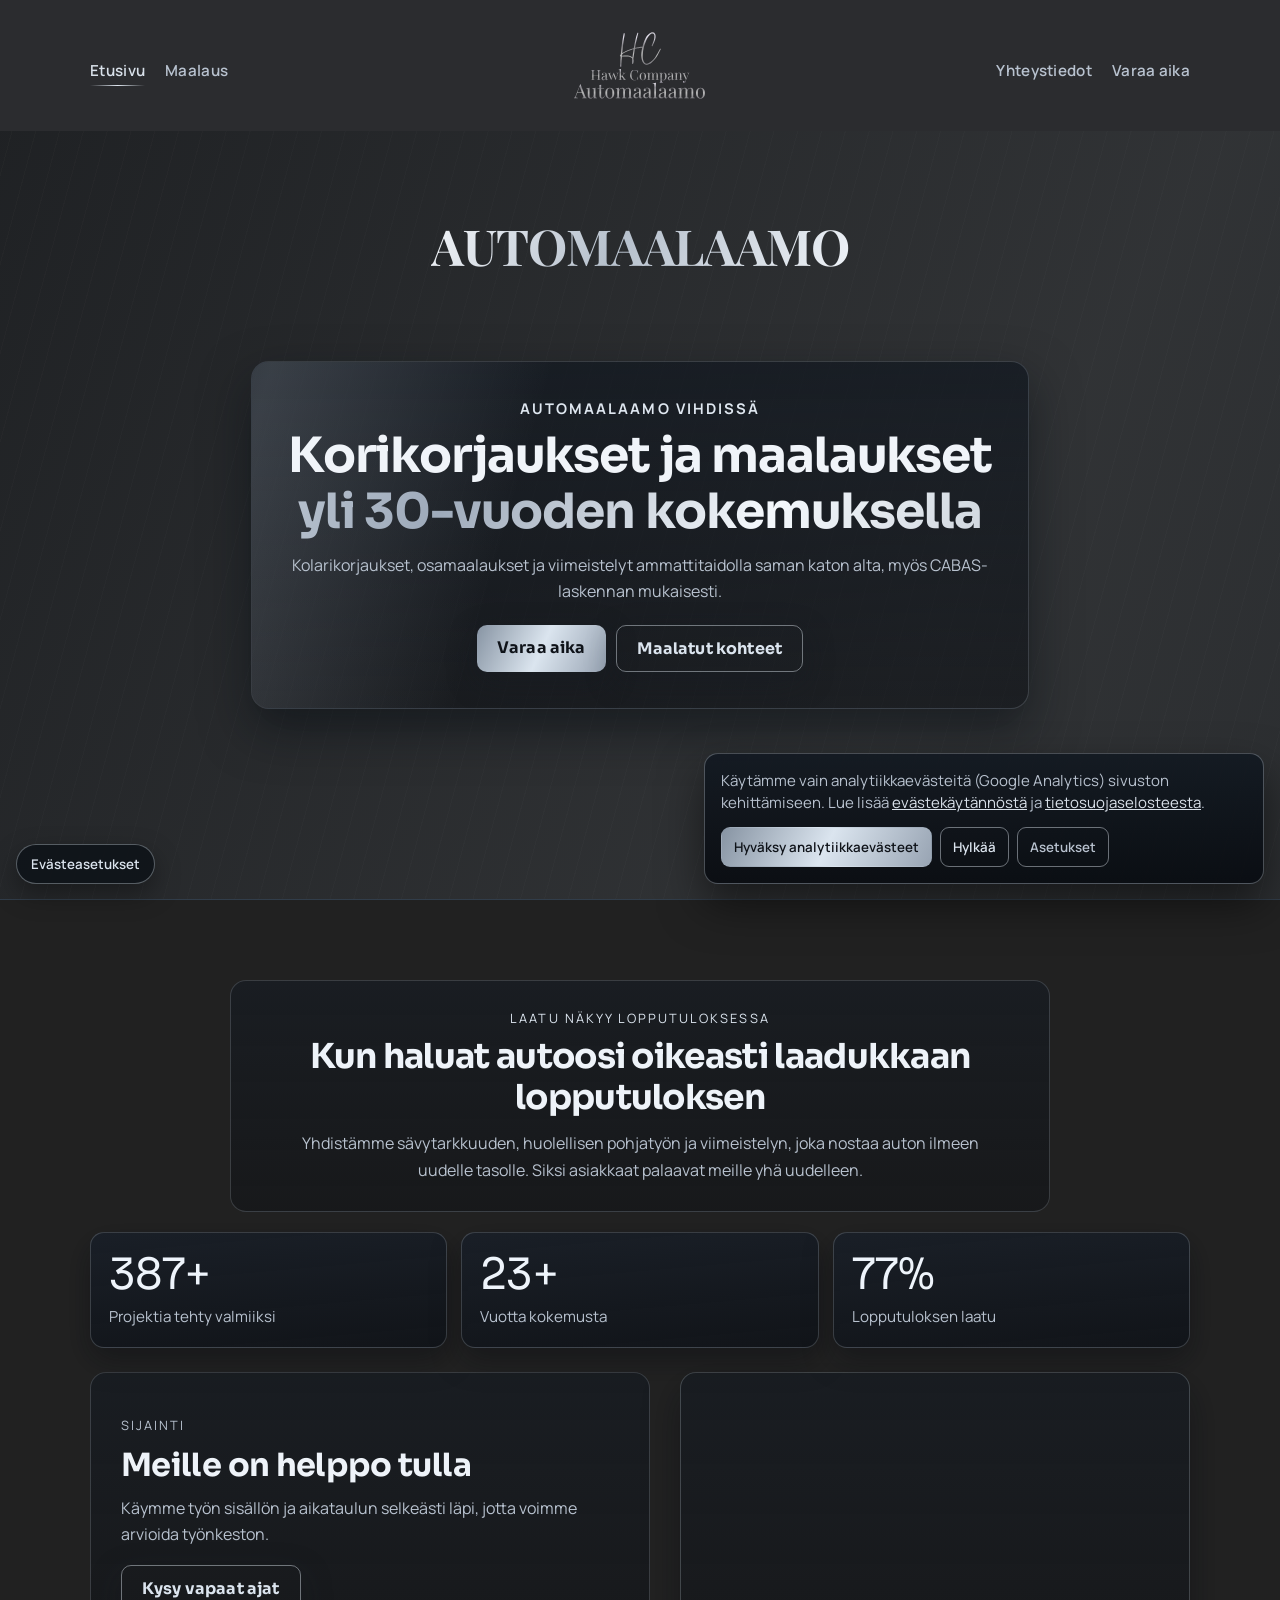
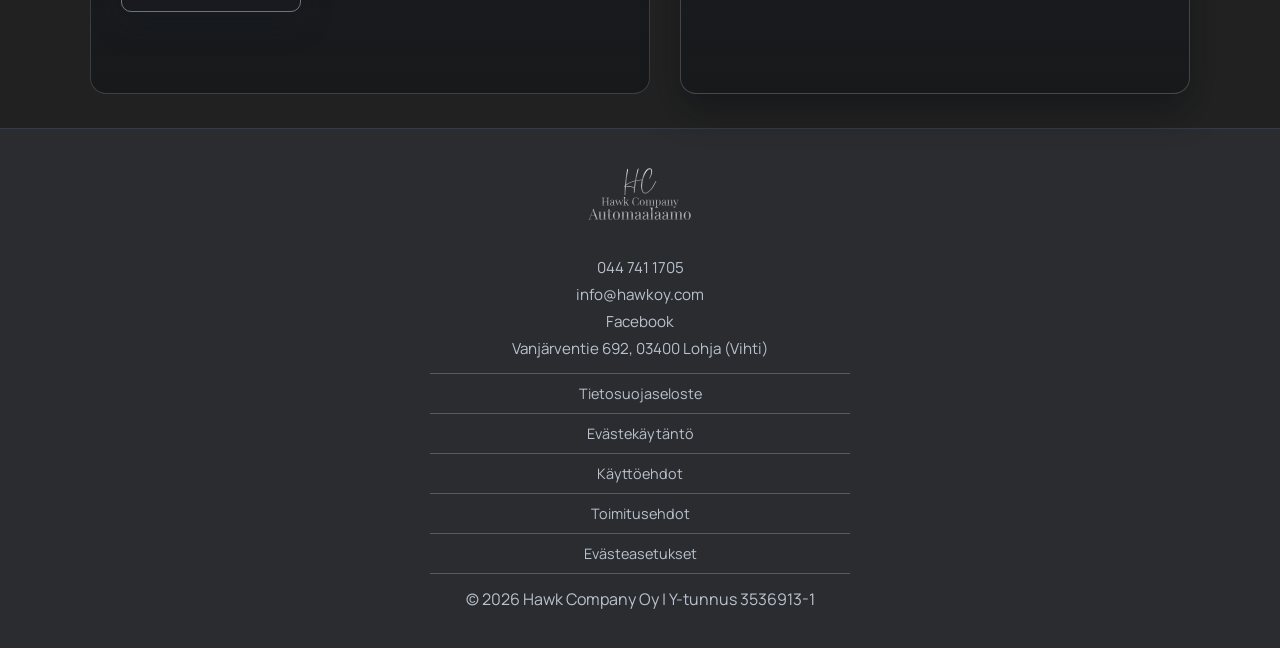
==== commit d729e396: "Add files via upload" ====
--- a/index.html
+++ b/index.html
@@ -56,7 +56,7 @@
           <span class="hero-line">Korikorjaukset ja maalaukset</span>
           <span class="hero-line hero-line-accent">yli 30-vuoden kokemuksella</span>
         </h1>
-        <p class="hero-sub">Kolarikorjaukset, osamaalaukset ja viimeistelyt ammattitaidolla saman katon alta.</p>
+        <p class="hero-sub">Kolarikorjaukset, osamaalaukset ja viimeistelyt ammattitaidolla saman katon alta, myös CABAS-laskennan mukaisesti.</p>
         <div class="hero-actions">
           <a class="cta" href="yhteys.html#yhteys">Varaa aika</a>
           <a class="cta cta-secondary" href="maalaus.html">Maalatut kohteet</a>
@@ -139,4 +139,3 @@
 </body>
 </html>
 
-
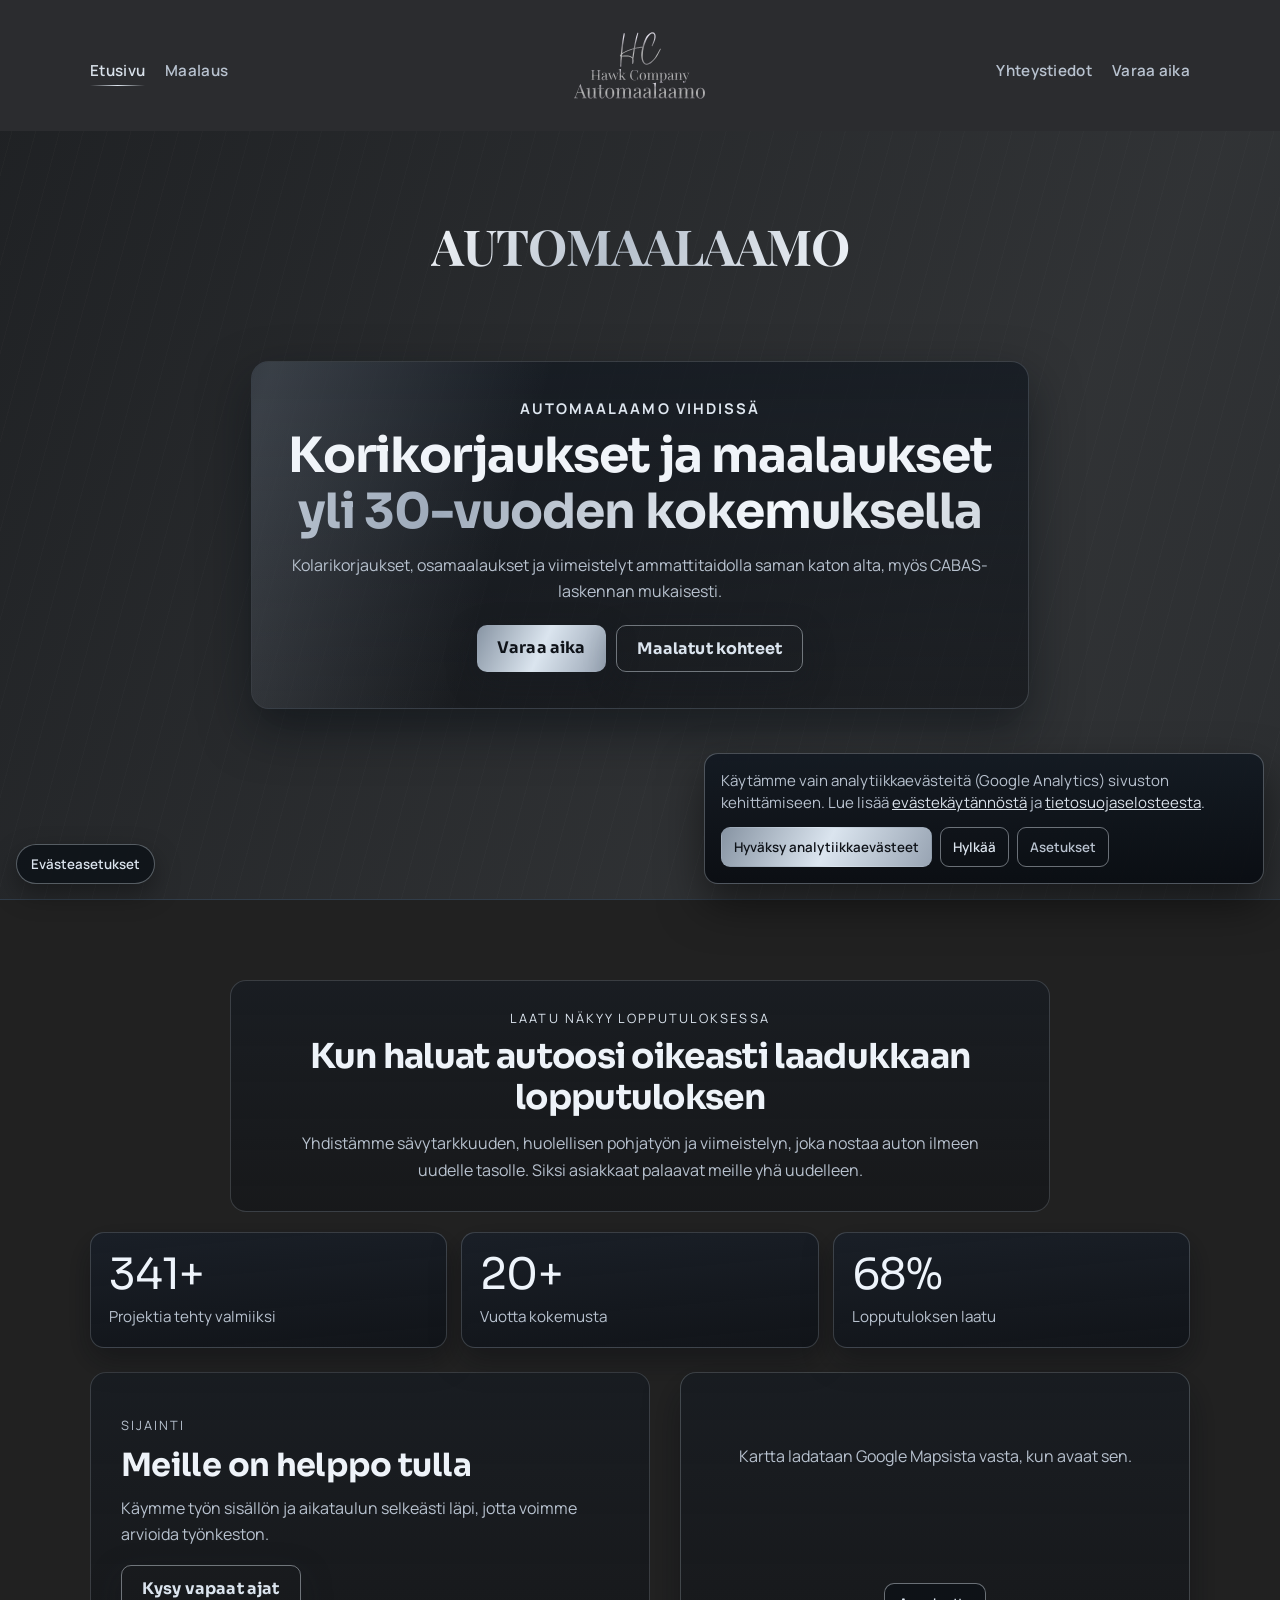
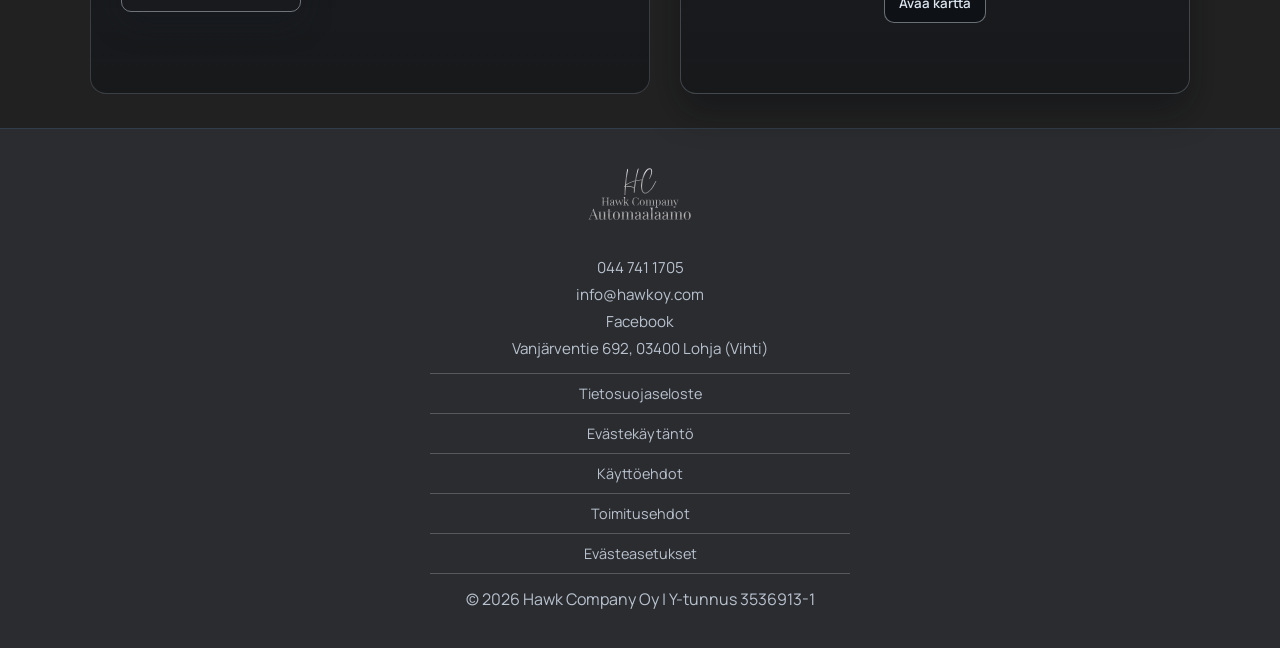
==== commit d12d4d18: "Add files via upload" ====
--- a/index.html
+++ b/index.html
@@ -1,141 +1,208 @@
-<!doctype html>
-<html lang="fi">
-<head>
-  <meta charset="utf-8">
-  <meta name="viewport" content="width=device-width, initial-scale=1">
-  <title>Hawk Company Oy | Automaalaamo Vihti | Etusivu</title>
-  <meta name="description" content="Automaalaamo Vihdissä. Korikorjaukset, automaalaukset ja viimeistely yli 30 vuoden kokemuksella.">
-  <link rel="canonical" href="https://hawkoy.com/">
-  <link rel="preconnect" href="https://fonts.googleapis.com">
-  <link rel="preconnect" href="https://fonts.gstatic.com" crossorigin>
-  <link href="https://fonts.googleapis.com/css2?family=Manrope:wght@400;500;600;700&family=Playfair+Display:wght@500;600;700&family=Sora:wght@500;600;700;800&display=swap" rel="stylesheet">
-  <link rel="stylesheet" href="styles.css">
-  <link rel="icon" href="favicon.ico" sizes="any">
-  <link rel="icon" type="image/png" sizes="32x32" href="favicon-32x32.png">
-  <link rel="icon" type="image/png" sizes="16x16" href="favicon-16x16.png">
-  <link rel="apple-touch-icon" sizes="180x180" href="apple-touch-icon.png">
-</head>
-<body>
-  <header class="masthead">
-    <div class="container nav">
-      <input class="nav-toggle-checkbox" type="checkbox" id="nav-toggle" aria-label="Avaa navigaatio">
-      <label class="nav-toggle" for="nav-toggle" aria-hidden="true">
-        <span></span>
-      </label>
-
-      <nav class="nav-side nav-left">
-        <a class="active" href="index.html">Etusivu</a>
-        <a href="maalaus.html">Maalaus</a>
-      </nav>
-
-      <a class="brand" href="index.html">
-        <img src="assets/logo.svg" alt="Automaalaamo logo">
-      </a>
-
-      <nav class="nav-side nav-right">
-        <a href="yhteys.html">Yhteystiedot</a>
-        <a href="yhteys.html#yhteys">Varaa aika</a>
-      </nav>
-
-      <nav class="mobile-menu">
-        <a class="active" href="index.html">Etusivu</a>
-        <a href="maalaus.html">Maalaus</a>
-        <a href="yhteys.html">Yhteystiedot</a>
-        <a href="yhteys.html#yhteys">Varaa aika</a>
-      </nav>
-    </div>
-
-    <div class="container hero-wordmark" aria-label="Automaalaamo">
-      <p>AUTOMAALAAMO</p>
-    </div>
-
-    <div class="container hero">
-      <div class="hero-content hero-panel">
-        <p class="hero-location">Automaalaamo Vihdissä</p>
-        <h1 class="hero-title">
-          <span class="hero-line">Korikorjaukset ja maalaukset</span>
-          <span class="hero-line hero-line-accent">yli 30-vuoden kokemuksella</span>
-        </h1>
-        <p class="hero-sub">Kolarikorjaukset, osamaalaukset ja viimeistelyt ammattitaidolla saman katon alta, myös CABAS-laskennan mukaisesti.</p>
-        <div class="hero-actions">
-          <a class="cta" href="yhteys.html#yhteys">Varaa aika</a>
-          <a class="cta cta-secondary" href="maalaus.html">Maalatut kohteet</a>
-        </div>
-      </div>
-    </div>
-  </header>
-
-  <main class="container">
-    <section class="sales-intro" aria-label="Miksi valita meidät">
-      <p class="sales-kicker">Laatu näkyy lopputuloksessa</p>
-      <h2>Kun haluat autoosi oikeasti laadukkaan lopputuloksen</h2>
-      <p class="sales-copy">Yhdistämme sävytarkkuuden, huolellisen pohjatyön ja viimeistelyn, joka nostaa auton ilmeen uudelle tasolle. Siksi asiakkaat palaavat meille yhä uudelleen.</p>
-    </section>
-
-    <section class="stats-band" aria-label="Tilastot">
-      <article class="stat-card">
-        <p class="stat-value"><span data-counter data-target="500" data-suffix="+">0</span></p>
-        <p class="stat-label">Projektia tehty valmiiksi</p>
-      </article>
-      <article class="stat-card">
-        <p class="stat-value"><span data-counter data-target="30" data-suffix="+">0</span></p>
-        <p class="stat-label">Vuotta kokemusta</p>
-      </article>
-      <article class="stat-card">
-        <p class="stat-value"><span data-counter data-target="100" data-suffix="%">0</span></p>
-        <p class="stat-label">Lopputuloksen laatu</p>
-      </article>
-    </section>
-
-    <section class="workshop-feature" aria-label="Ulkohallimme">
-      <div class="workshop-content">
-        <p class="workshop-kicker">Sijainti</p>
-        <h2>Meille on helppo tulla</h2>
-        <p>Käymme työn sisällön ja aikataulun selkeästi läpi, jotta voimme arvioida työnkeston.</p>
-        <a class="cta cta-secondary" href="yhteys.html#yhteys">Kysy vapaat ajat</a>
-      </div>
-
-      <figure class="workshop-image-wrap workshop-map-wrap" aria-label="Sijainti kartalla">
-        <iframe
-          class="workshop-map"
-          title="Automaalaamon sijainti kartalla"
-          src="https://www.google.com/maps?q=Vanj%C3%A4rventie%20692%2C%2003400%20Lohja&output=embed"
-          loading="lazy"
-          referrerpolicy="no-referrer-when-downgrade"
-          allowfullscreen>
-        </iframe>
-      </figure>
-    </section>
-  </main>
-
-  <footer>
-    <div class="container footer-content">
-      <div class="partners">
-        <div class="partner-logos">
-          <img src="assets/stirwell.webp" alt="Stirwell logo" hidden>
-          <a class="footer-brand-link" href="index.html" aria-label="Siirry etusivulle">
-            <img src="assets/logo.svg" alt="Hawk Company logo">
-          </a>
-        </div>
-      </div>
-      <div class="footer-contact" aria-label="Yhteystiedot">
-        <a href="tel:+358401234567">044 741 1705</a>
-        <a href="mailto:info@automaalaamo.fi">info@hawkoy.com</a>
-        <a href="https://www.facebook.com/" target="_blank" rel="noopener noreferrer">Facebook</a>
-        <p>Vanjärventie 692, 03400 Lohja (Vihti)</p>
-      </div>
-      <div class="footer-legal" aria-label="Lakisivut">
-        <a href="tietosuoja.html">Tietosuojaseloste</a>
-        <a href="evasteet.html">Evästekäytäntö</a>
-        <a href="kayttoehdot.html">Käyttöehdot</a>
-        <a href="toimitusehdot.html">Toimitusehdot</a>
-        <button type="button" data-open-cookie-settings>Evästeasetukset</button>
-      </div>
-      <p class="footer-copy">© 2026 Hawk Company Oy | Y-tunnus 3536913-1</p>
-    </div>
-  </footer>
-
-  <script src="script.js"></script>
-</body>
-</html>
-
+﻿<!doctype html>
+<html lang="fi">
+<head>
+  <meta charset="utf-8">
+  <meta name="viewport" content="width=device-width, initial-scale=1">
+  <title>Hawk Company Oy | Automaalaamo & Korikorjaus Vihti | Etusivu</title>
+  <meta name="description" content="Automaalaamo Vihdissä. Korikorjaukset, automaalaukset ja viimeistely yli 30 vuoden kokemuksella.">
+  <link rel="canonical" href="https://hawkoy.com/">
+  <link rel="preconnect" href="https://fonts.googleapis.com">
+  <link rel="preconnect" href="https://fonts.gstatic.com" crossorigin>
+  <link href="https://fonts.googleapis.com/css2?family=Manrope:wght@400;500;600;700&family=Playfair+Display:wght@500;600;700&family=Sora:wght@500;600;700;800&display=swap" rel="stylesheet">
+  <meta property="og:locale" content="fi_FI">
+  <meta property="og:type" content="website">
+  <meta property="og:site_name" content="Hawk Company Oy">
+  <meta property="og:title" content="Hawk Company Oy | Automaalaamo & Korikorjaus Vihti | Etusivu">
+  <meta property="og:description" content="Automaalaamo Vihdissä. Korikorjaukset, automaalaukset ja viimeistely yli 30 vuoden kokemuksella.">
+  <meta property="og:url" content="https://hawkoy.com/">
+  <meta property="og:image" content="https://hawkoy.com/android-chrome-512x512.png">
+  <meta property="og:image:alt" content="Hawk Company Oy logo">
+  <script type="application/ld+json">
+    {
+      "@context": "https://schema.org",
+      "@graph": [
+        {
+          "@type": "WebSite",
+          "@id": "https://hawkoy.com/#website",
+          "url": "https://hawkoy.com/",
+          "name": "Hawk Company Oy",
+          "inLanguage": "fi"
+        },
+        {
+          "@type": "AutoBodyShop",
+          "@id": "https://hawkoy.com/#organization",
+          "name": "Hawk Company Oy",
+          "url": "https://hawkoy.com/",
+          "image": "https://hawkoy.com/android-chrome-512x512.png",
+          "description": "Automaalaamo Vihdissä. Korikorjaukset, automaalaukset ja viimeistely yli 30 vuoden kokemuksella.",
+          "telephone": "+358447411705",
+          "email": "info@hawkoy.com",
+          "address": {
+            "@type": "PostalAddress",
+            "streetAddress": "Vanjärventie 692",
+            "postalCode": "03400",
+            "addressLocality": "Lohja",
+            "addressCountry": "FI"
+          },
+          "areaServed": [
+            "Vihti",
+            "Lohja"
+          ],
+          "sameAs": [
+            "https://www.facebook.com/share/1EYz6RL2va/?mibextid=wwXIfr"
+          ]
+        },
+        {
+          "@type": "WebPage",
+          "@id": "https://hawkoy.com/#webpage",
+          "url": "https://hawkoy.com/",
+          "name": "Hawk Company Oy | Automaalaamo & Korikorjaus Vihti | Etusivu",
+          "description": "Automaalaamo Vihdissä. Korikorjaukset, automaalaukset ja viimeistely yli 30 vuoden kokemuksella.",
+          "inLanguage": "fi",
+          "isPartOf": {
+            "@id": "https://hawkoy.com/#website"
+          },
+          "about": {
+            "@id": "https://hawkoy.com/#organization"
+          }
+        }
+      ]
+    }
+  </script>
+  <link rel="stylesheet" href="styles.css">
+  <link rel="icon" href="favicon.ico" sizes="any">
+  <link rel="icon" type="image/png" sizes="32x32" href="favicon-32x32.png">
+  <link rel="icon" type="image/png" sizes="16x16" href="favicon-16x16.png">
+  <link rel="apple-touch-icon" sizes="180x180" href="apple-touch-icon.png">
+</head>
+<body>
+  <header class="masthead">
+    <div class="container nav">
+      <input class="nav-toggle-checkbox" type="checkbox" id="nav-toggle" aria-label="Avaa navigaatio">
+      <label class="nav-toggle" for="nav-toggle" aria-hidden="true">
+        <span></span>
+      </label>
+
+      <nav class="nav-side nav-left">
+        <a class="active" href="index.html">Etusivu</a>
+        <a href="maalaus.html">Maalaus</a>
+      </nav>
+
+      <a class="brand" href="index.html">
+        <img src="assets/logo.svg" alt="Automaalaamo logo">
+      </a>
+
+      <nav class="nav-side nav-right">
+        <a href="yhteys.html">Yhteystiedot</a>
+        <a href="yhteys.html#yhteys">Varaa aika</a>
+      </nav>
+
+      <nav class="mobile-menu">
+        <a class="active" href="index.html">Etusivu</a>
+        <a href="maalaus.html">Maalaus</a>
+        <a href="yhteys.html">Yhteystiedot</a>
+        <a href="yhteys.html#yhteys">Varaa aika</a>
+      </nav>
+    </div>
+
+    <div class="container hero-wordmark" aria-label="Automaalaamo">
+      <p>AUTOMAALAAMO</p>
+    </div>
+
+    <div class="container hero">
+      <div class="hero-content hero-panel">
+        <p class="hero-location">Automaalaamo Vihdissä</p>
+        <h1 class="hero-title">
+          <span class="hero-line">Korikorjaukset ja maalaukset</span>
+          <span class="hero-line hero-line-accent">yli 30-vuoden kokemuksella</span>
+        </h1>
+        <p class="hero-sub">Kolarikorjaukset, osamaalaukset ja viimeistelyt ammattitaidolla saman katon alta, myös CABAS-laskennan mukaisesti.</p>
+        <div class="hero-actions">
+          <a class="cta" href="yhteys.html#yhteys">Varaa aika</a>
+          <a class="cta cta-secondary" href="maalaus.html">Maalatut kohteet</a>
+        </div>
+      </div>
+    </div>
+  </header>
+
+  <main class="container">
+    <section class="sales-intro" aria-label="Miksi valita meidät">
+      <p class="sales-kicker">Laatu näkyy lopputuloksessa</p>
+      <h2>Kun haluat autoosi oikeasti laadukkaan lopputuloksen</h2>
+      <p class="sales-copy">Yhdistämme sävytarkkuuden, huolellisen pohjatyön ja viimeistelyn, joka nostaa auton ilmeen uudelle tasolle. Siksi asiakkaat palaavat meille yhä uudelleen.</p>
+    </section>
+
+    <section class="stats-band" aria-label="Tilastot">
+      <article class="stat-card">
+        <p class="stat-value"><span data-counter data-target="500" data-suffix="+">0</span></p>
+        <p class="stat-label">Projektia tehty valmiiksi</p>
+      </article>
+      <article class="stat-card">
+        <p class="stat-value"><span data-counter data-target="30" data-suffix="+">0</span></p>
+        <p class="stat-label">Vuotta kokemusta</p>
+      </article>
+      <article class="stat-card">
+        <p class="stat-value"><span data-counter data-target="100" data-suffix="%">0</span></p>
+        <p class="stat-label">Lopputuloksen laatu</p>
+      </article>
+    </section>
+
+    <section class="workshop-feature" aria-label="Ulkohallimme">
+      <div class="workshop-content">
+        <p class="workshop-kicker">Sijainti</p>
+        <h2>Meille on helppo tulla</h2>
+        <p>Käymme työn sisällön ja aikataulun selkeästi läpi, jotta voimme arvioida työnkeston.</p>
+        <a class="cta cta-secondary" href="yhteys.html#yhteys">Kysy vapaat ajat</a>
+      </div>
+
+      <figure class="workshop-image-wrap workshop-map-wrap" aria-label="Sijainti kartalla">
+        <div class="map-consent-placeholder" data-map-placeholder>
+          <p>Kartta ladataan Google Mapsista vasta, kun avaat sen.</p>
+          <button type="button" class="map-load-btn" data-map-load>Avaa kartta</button>
+        </div>
+        <iframe
+          class="workshop-map"
+          title="Automaalaamon sijainti kartalla"
+          data-map-src="https://www.google.com/maps?q=Vanj%C3%A4rventie%20692%2C%2003400%20Lohja&output=embed"
+          loading="lazy"
+          referrerpolicy="no-referrer-when-downgrade"
+          allowfullscreen
+          hidden>
+        </iframe>
+      </figure>
+    </section>
+  </main>
+
+  <footer>
+    <div class="container footer-content">
+      <div class="partners">
+        <div class="partner-logos">
+          <img src="assets/stirwell.webp" alt="Stirwell logo" hidden>
+          <a class="footer-brand-link" href="index.html" aria-label="Siirry etusivulle">
+            <img src="assets/logo.svg" alt="Hawk Company logo">
+          </a>
+        </div>
+      </div>
+      <div class="footer-contact" aria-label="Yhteystiedot">
+        <a href="tel:+358447411705">044 741 1705</a>
+        <a href="mailto:info@hawkoy.com">info@hawkoy.com</a>
+        <a href="https://www.facebook.com/share/1EYz6RL2va/?mibextid=wwXIfr" target="_blank" rel="noopener noreferrer">Facebook</a>
+        <p>Vanjärventie 692, 03400 Lohja (Vihti)</p>
+      </div>
+      <div class="footer-legal" aria-label="Lakisivut">
+        <a href="tietosuoja.html">Tietosuojaseloste</a>
+        <a href="evasteet.html">Evästekäytäntö</a>
+        <a href="kayttoehdot.html">Käyttöehdot</a>
+        <a href="toimitusehdot.html">Toimitusehdot</a>
+        <button type="button" data-open-cookie-settings>Evästeasetukset</button>
+      </div>
+      <p class="footer-copy">© 2026 Hawk Company Oy | Y-tunnus 3536913-1</p>
+    </div>
+  </footer>
+
+  <script src="script.js"></script>
+</body>
+</html>
+
+
+
--- a/styles.css
+++ b/styles.css
@@ -550,6 +550,37 @@
   border: 0;
 }
 
+.map-consent-placeholder {
+  min-height: 320px;
+  display: grid;
+  place-items: center;
+  gap: 10px;
+  text-align: center;
+  padding: 18px;
+  color: var(--muted);
+}
+
+.map-consent-placeholder p {
+  margin: 0;
+  line-height: 1.5;
+}
+
+.map-load-btn {
+  border: 1px solid rgba(219, 228, 238, 0.45);
+  background: rgba(12, 16, 22, 0.72);
+  color: #dbe4ee;
+  border-radius: 10px;
+  padding: 10px 14px;
+  font-family: var(--font-body);
+  font-weight: 600;
+  cursor: pointer;
+}
+
+.map-load-btn:hover {
+  border-color: rgba(236, 243, 250, 0.65);
+  color: #edf3fa;
+}
+
 .workshop-map-caption {
   margin: 0;
   padding: 12px 14px;
